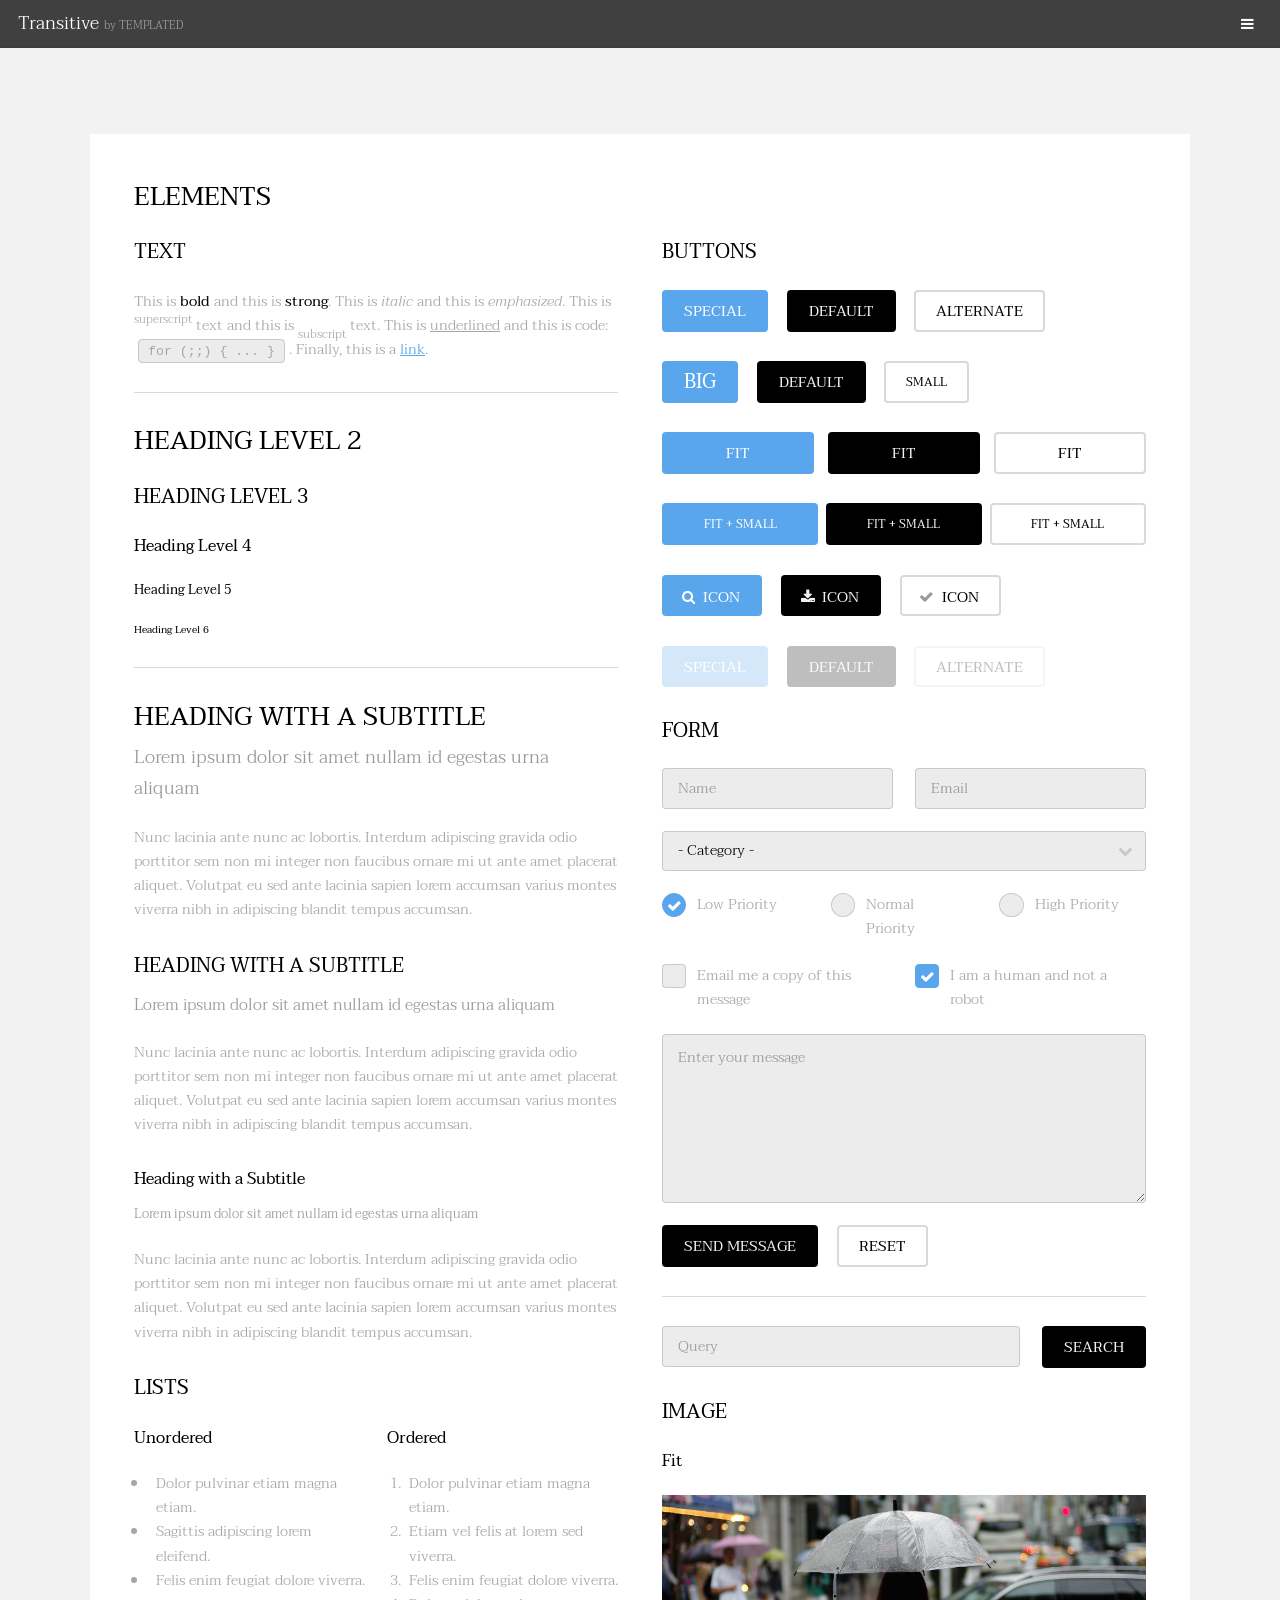
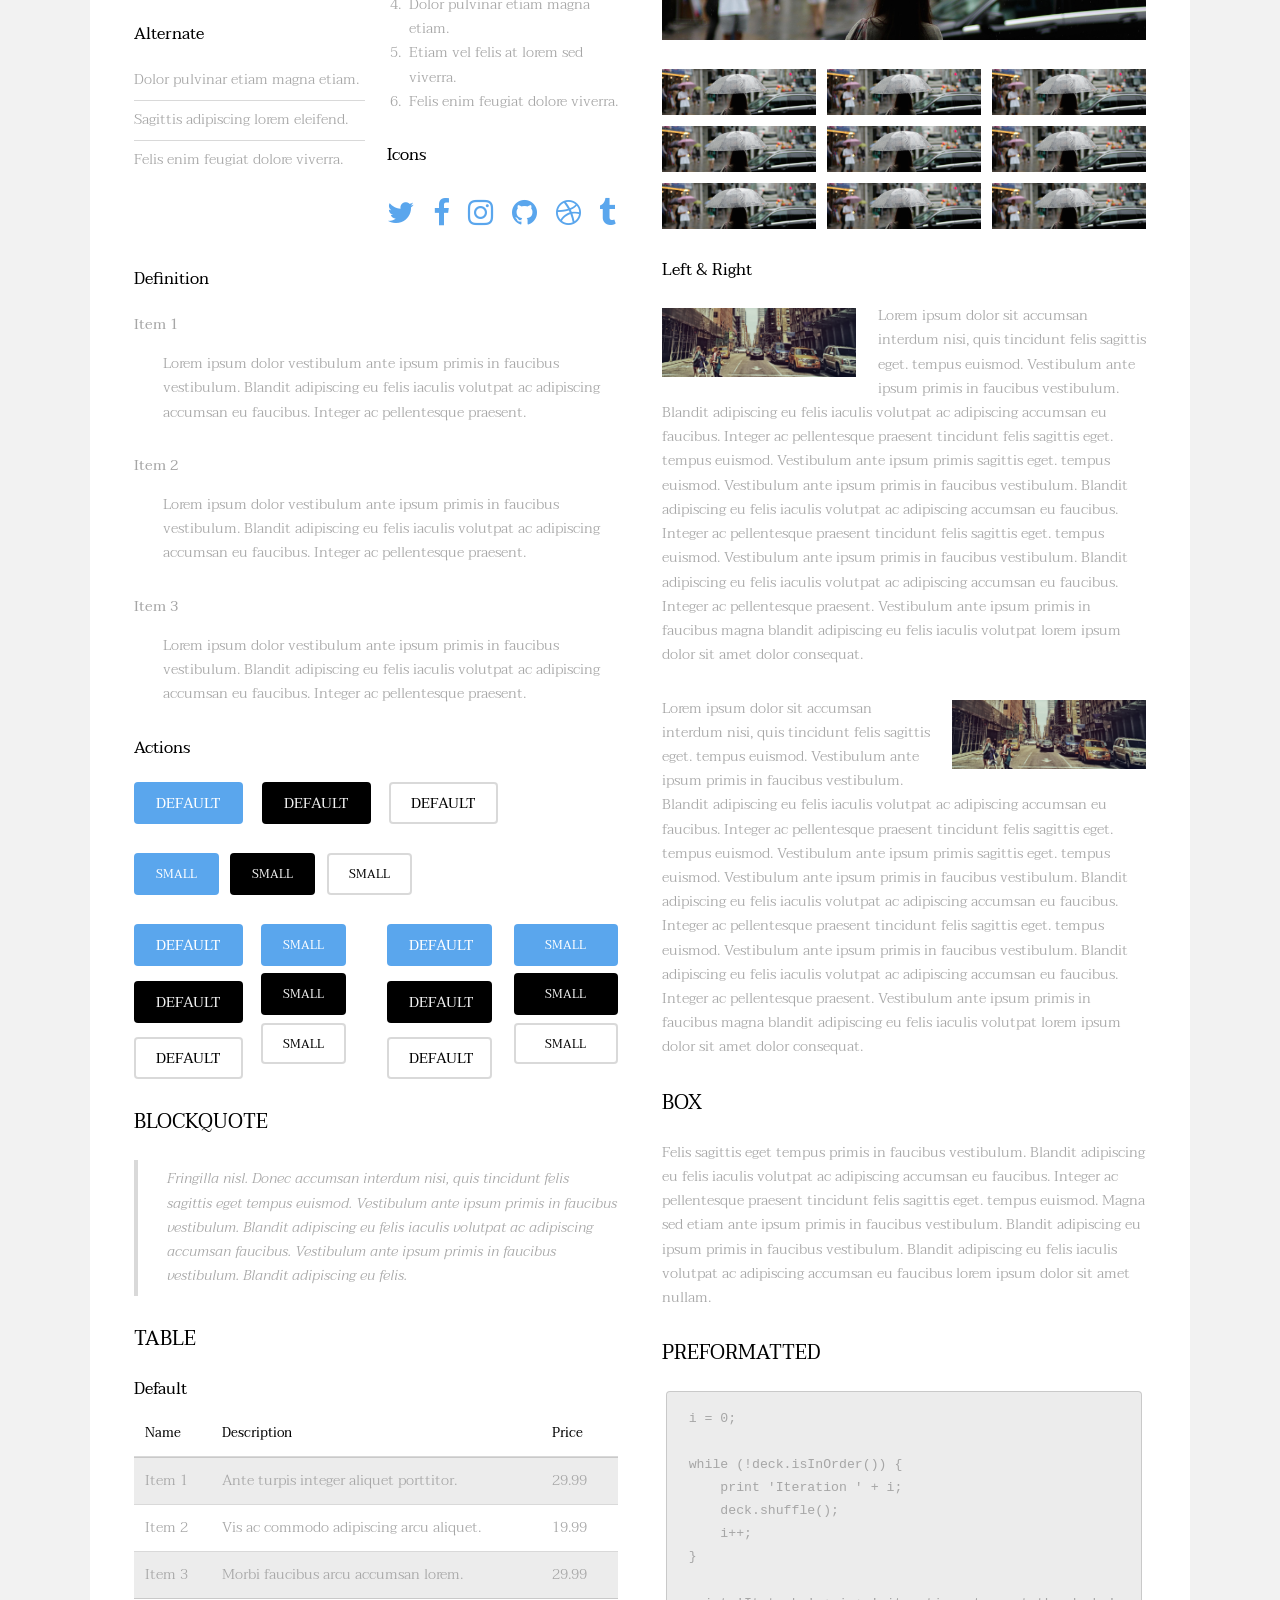
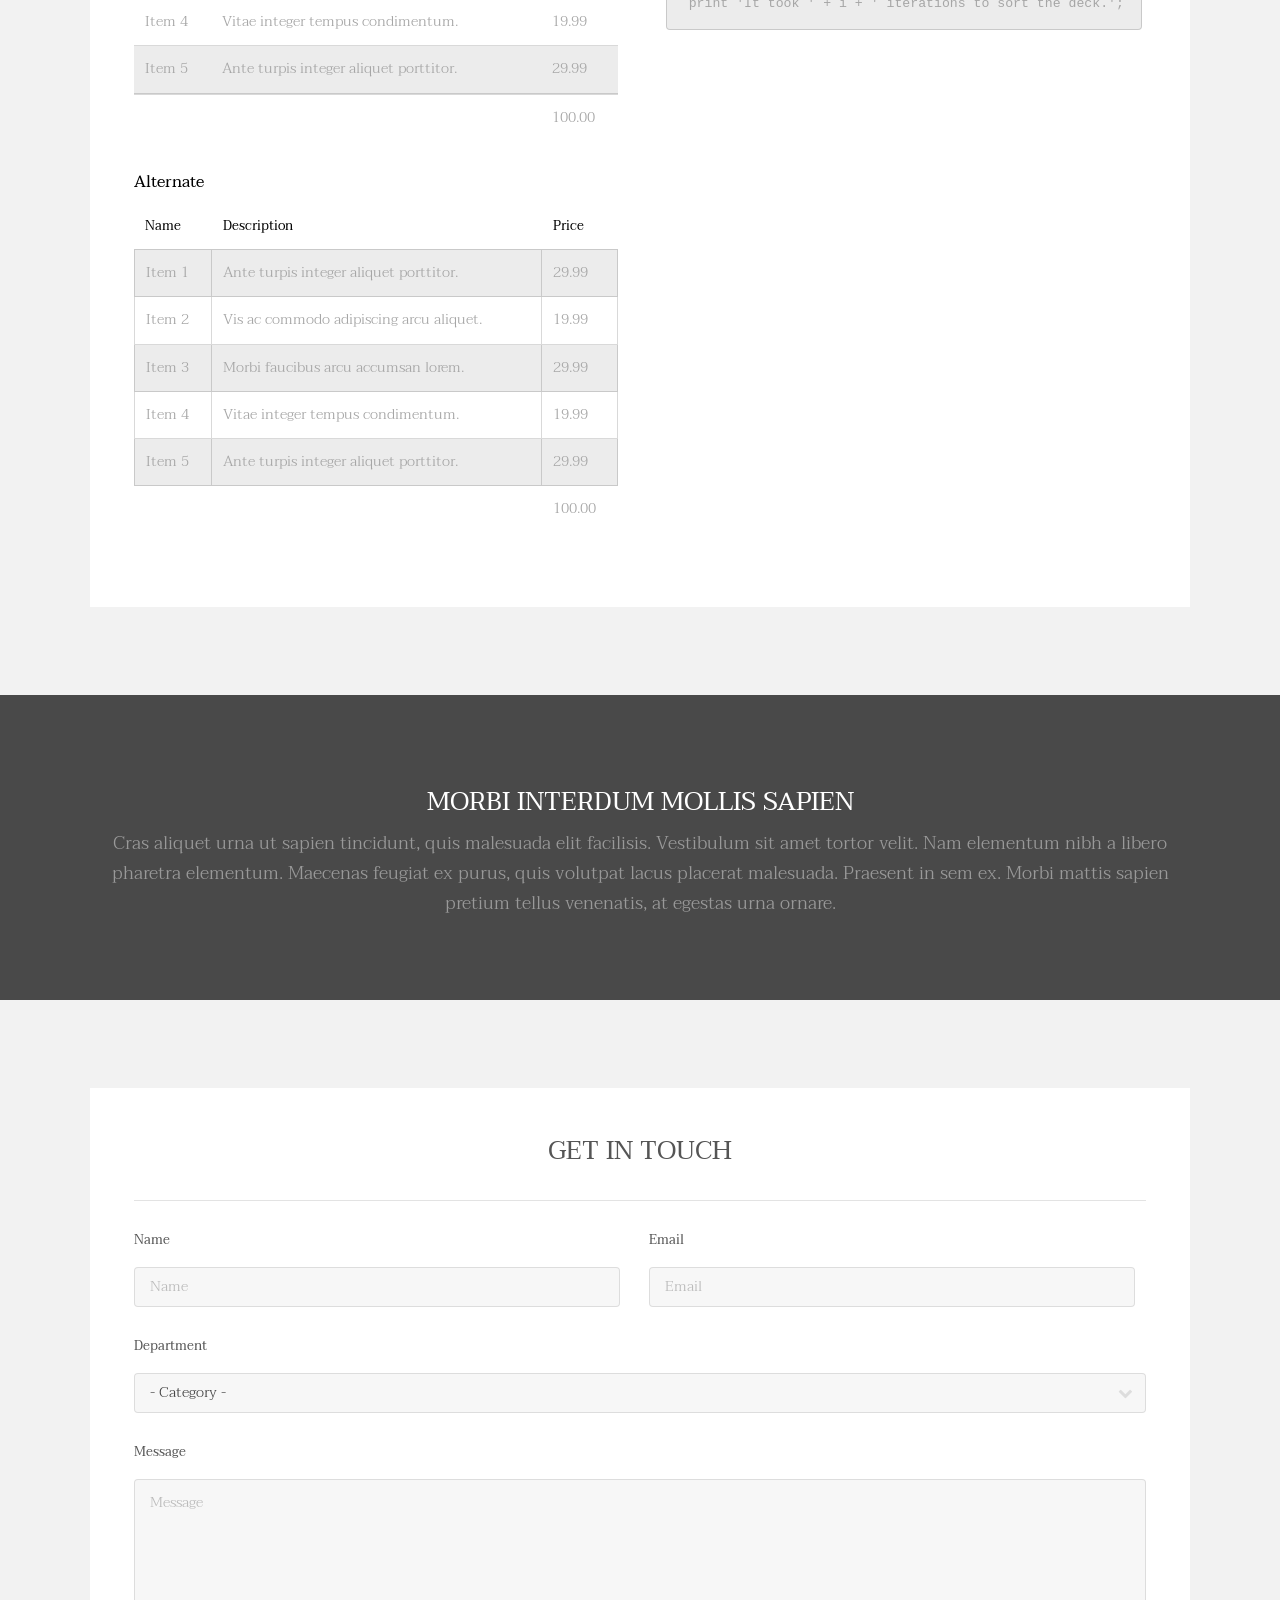
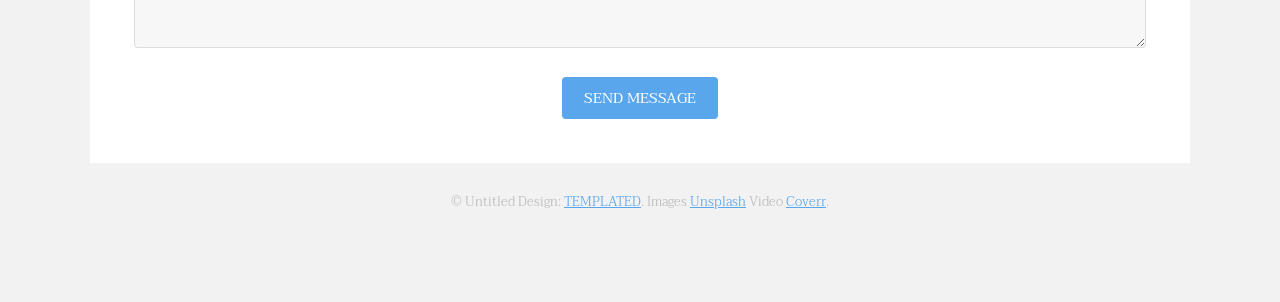
==== elements.html @ 3b846632 "Plantilla inicial" ====
<!DOCTYPE HTML>
<!--
	Transitive by TEMPLATED
	templated.co @templatedco
	Released for free under the Creative Commons Attribution 3.0 license (templated.co/license)
-->
<html>
	<head>
		<title>Elements - Transitive by TEMPLATED</title>
		<meta charset="utf-8" />
		<meta name="viewport" content="width=device-width, initial-scale=1" />
		<link rel="stylesheet" href="assets/css/main.css" />
	</head>
	<body class="subpage">

		<!-- Header -->
			<header id="header">
				<div class="logo"><a href="index.html">Transitive <span>by TEMPLATED</span></a></div>
				<a href="#menu" class="toggle"><span>Menu</span></a>
			</header>

		<!-- Nav -->
			<nav id="menu">
				<ul class="links">
					<li><a href="index.html">Home</a></li>
					<li><a href="generic.html">Generic</a></li>
					<li><a href="elements.html">Elements</a></li>
				</ul>
			</nav>

		<!-- One -->
			<section id="one" class="wrapper style2">
				<div class="inner">
					<div class="box">
					<div class="content">

					<!-- Elements -->
						<h2 id="elements">Elements</h2>
						<div class="row 200%">
							<div class="6u 12u$(medium)">

								<!-- Text stuff -->
									<h3>Text</h3>
									<p>This is <b>bold</b> and this is <strong>strong</strong>. This is <i>italic</i> and this is <em>emphasized</em>.
									This is <sup>superscript</sup> text and this is <sub>subscript</sub> text.
									This is <u>underlined</u> and this is code: <code>for (;;) { ... }</code>.
									Finally, this is a <a href="#">link</a>.</p>
									<hr />
									<h2>Heading Level 2</h2>
									<h3>Heading Level 3</h3>
									<h4>Heading Level 4</h4>
									<h5>Heading Level 5</h5>
									<h6>Heading Level 6</h6>
									<hr />
									<header>
										<h2>Heading with a Subtitle</h2>
										<p>Lorem ipsum dolor sit amet nullam id egestas urna aliquam</p>
									</header>
									<p>Nunc lacinia ante nunc ac lobortis. Interdum adipiscing gravida odio porttitor sem non mi integer non faucibus ornare mi ut ante amet placerat aliquet. Volutpat eu sed ante lacinia sapien lorem accumsan varius montes viverra nibh in adipiscing blandit tempus accumsan.</p>
									<header>
										<h3>Heading with a Subtitle</h3>
										<p>Lorem ipsum dolor sit amet nullam id egestas urna aliquam</p>
									</header>
									<p>Nunc lacinia ante nunc ac lobortis. Interdum adipiscing gravida odio porttitor sem non mi integer non faucibus ornare mi ut ante amet placerat aliquet. Volutpat eu sed ante lacinia sapien lorem accumsan varius montes viverra nibh in adipiscing blandit tempus accumsan.</p>
									<header>
										<h4>Heading with a Subtitle</h4>
										<p>Lorem ipsum dolor sit amet nullam id egestas urna aliquam</p>
									</header>
									<p>Nunc lacinia ante nunc ac lobortis. Interdum adipiscing gravida odio porttitor sem non mi integer non faucibus ornare mi ut ante amet placerat aliquet. Volutpat eu sed ante lacinia sapien lorem accumsan varius montes viverra nibh in adipiscing blandit tempus accumsan.</p>

								<!-- Lists -->
									<h3>Lists</h3>
									<div class="row">
										<div class="6u 12u$(small)">

											<h4>Unordered</h4>
											<ul>
												<li>Dolor pulvinar etiam magna etiam.</li>
												<li>Sagittis adipiscing lorem eleifend.</li>
												<li>Felis enim feugiat dolore viverra.</li>
											</ul>

											<h4>Alternate</h4>
											<ul class="alt">
												<li>Dolor pulvinar etiam magna etiam.</li>
												<li>Sagittis adipiscing lorem eleifend.</li>
												<li>Felis enim feugiat dolore viverra.</li>
											</ul>

										</div>
										<div class="6u$ 12u$(small)">

											<h4>Ordered</h4>
											<ol>
												<li>Dolor pulvinar etiam magna etiam.</li>
												<li>Etiam vel felis at lorem sed viverra.</li>
												<li>Felis enim feugiat dolore viverra.</li>
												<li>Dolor pulvinar etiam magna etiam.</li>
												<li>Etiam vel felis at lorem sed viverra.</li>
												<li>Felis enim feugiat dolore viverra.</li>
											</ol>

											<h4>Icons</h4>
											<ul class="icons">
												<li><a href="#" class="icon fa-twitter"><span class="label">Twitter</span></a></li>
												<li><a href="#" class="icon fa-facebook"><span class="label">Facebook</span></a></li>
												<li><a href="#" class="icon fa-instagram"><span class="label">Instagram</span></a></li>
												<li><a href="#" class="icon fa-github"><span class="label">Github</span></a></li>
												<li><a href="#" class="icon fa-dribbble"><span class="label">Dribbble</span></a></li>
												<li><a href="#" class="icon fa-tumblr"><span class="label">Tumblr</span></a></li>
											</ul>

										</div>
									</div>
									<h4>Definition</h4>
									<dl>
										<dt>Item 1</dt>
										<dd>
											<p>Lorem ipsum dolor vestibulum ante ipsum primis in faucibus vestibulum. Blandit adipiscing eu felis iaculis volutpat ac adipiscing accumsan eu faucibus. Integer ac pellentesque praesent.</p>
										</dd>
										<dt>Item 2</dt>
										<dd>
											<p>Lorem ipsum dolor vestibulum ante ipsum primis in faucibus vestibulum. Blandit adipiscing eu felis iaculis volutpat ac adipiscing accumsan eu faucibus. Integer ac pellentesque praesent.</p>
										</dd>
										<dt>Item 3</dt>
										<dd>
											<p>Lorem ipsum dolor vestibulum ante ipsum primis in faucibus vestibulum. Blandit adipiscing eu felis iaculis volutpat ac adipiscing accumsan eu faucibus. Integer ac pellentesque praesent.</p>
										</dd>
									</dl>

									<h4>Actions</h4>
									<ul class="actions">
										<li><a href="#" class="button special">Default</a></li>
										<li><a href="#" class="button">Default</a></li>
										<li><a href="#" class="button alt">Default</a></li>
									</ul>
									<ul class="actions small">
										<li><a href="#" class="button special small">Small</a></li>
										<li><a href="#" class="button small">Small</a></li>
										<li><a href="#" class="button alt small">Small</a></li>
									</ul>
									<div class="row">
										<div class="3u 12u$(small)">
											<ul class="actions vertical">
												<li><a href="#" class="button special">Default</a></li>
												<li><a href="#" class="button">Default</a></li>
												<li><a href="#" class="button alt">Default</a></li>
											</ul>
										</div>
										<div class="3u 12u$(small)">
											<ul class="actions vertical small">
												<li><a href="#" class="button special small">Small</a></li>
												<li><a href="#" class="button small">Small</a></li>
												<li><a href="#" class="button alt small">Small</a></li>
											</ul>
										</div>
										<div class="3u 12u$(small)">
											<ul class="actions vertical">
												<li><a href="#" class="button special fit">Default</a></li>
												<li><a href="#" class="button fit">Default</a></li>
												<li><a href="#" class="button alt fit">Default</a></li>
											</ul>
										</div>
										<div class="3u$ 12u$(small)">
											<ul class="actions vertical small">
												<li><a href="#" class="button special small fit">Small</a></li>
												<li><a href="#" class="button small fit">Small</a></li>
												<li><a href="#" class="button alt small fit">Small</a></li>
											</ul>
										</div>
									</div>

								<!-- Blockquote -->
									<h3>Blockquote</h3>
									<blockquote>Fringilla nisl. Donec accumsan interdum nisi, quis tincidunt felis sagittis eget tempus euismod. Vestibulum ante ipsum primis in faucibus vestibulum. Blandit adipiscing eu felis iaculis volutpat ac adipiscing accumsan faucibus. Vestibulum ante ipsum primis in faucibus vestibulum. Blandit adipiscing eu felis.</blockquote>

								<!-- Table -->
									<h3>Table</h3>

									<h4>Default</h4>
									<div class="table-wrapper">
										<table>
											<thead>
												<tr>
													<th>Name</th>
													<th>Description</th>
													<th>Price</th>
												</tr>
											</thead>
											<tbody>
												<tr>
													<td>Item 1</td>
													<td>Ante turpis integer aliquet porttitor.</td>
													<td>29.99</td>
												</tr>
												<tr>
													<td>Item 2</td>
													<td>Vis ac commodo adipiscing arcu aliquet.</td>
													<td>19.99</td>
												</tr>
												<tr>
													<td>Item 3</td>
													<td> Morbi faucibus arcu accumsan lorem.</td>
													<td>29.99</td>
												</tr>
												<tr>
													<td>Item 4</td>
													<td>Vitae integer tempus condimentum.</td>
													<td>19.99</td>
												</tr>
												<tr>
													<td>Item 5</td>
													<td>Ante turpis integer aliquet porttitor.</td>
													<td>29.99</td>
												</tr>
											</tbody>
											<tfoot>
												<tr>
													<td colspan="2"></td>
													<td>100.00</td>
												</tr>
											</tfoot>
										</table>
									</div>

									<h4>Alternate</h4>
									<div class="table-wrapper">
										<table class="alt">
											<thead>
												<tr>
													<th>Name</th>
													<th>Description</th>
													<th>Price</th>
												</tr>
											</thead>
											<tbody>
												<tr>
													<td>Item 1</td>
													<td>Ante turpis integer aliquet porttitor.</td>
													<td>29.99</td>
												</tr>
												<tr>
													<td>Item 2</td>
													<td>Vis ac commodo adipiscing arcu aliquet.</td>
													<td>19.99</td>
												</tr>
												<tr>
													<td>Item 3</td>
													<td> Morbi faucibus arcu accumsan lorem.</td>
													<td>29.99</td>
												</tr>
												<tr>
													<td>Item 4</td>
													<td>Vitae integer tempus condimentum.</td>
													<td>19.99</td>
												</tr>
												<tr>
													<td>Item 5</td>
													<td>Ante turpis integer aliquet porttitor.</td>
													<td>29.99</td>
												</tr>
											</tbody>
											<tfoot>
												<tr>
													<td colspan="2"></td>
													<td>100.00</td>
												</tr>
											</tfoot>
										</table>
									</div>

							</div>
							<div class="6u$ 12u$(medium)">

								<!-- Buttons -->
									<h3>Buttons</h3>
									<ul class="actions">
										<li><a href="#" class="button special">Special</a></li>
										<li><a href="#" class="button">Default</a></li>
										<li><a href="#" class="button alt">Alternate</a></li>
									</ul>
									<ul class="actions">
										<li><a href="#" class="button special big">Big</a></li>
										<li><a href="#" class="button">Default</a></li>
										<li><a href="#" class="button alt small">Small</a></li>
									</ul>
									<ul class="actions fit">
										<li><a href="#" class="button special fit">Fit</a></li>
										<li><a href="#" class="button fit">Fit</a></li>
										<li><a href="#" class="button alt fit">Fit</a></li>
									</ul>
									<ul class="actions fit small">
										<li><a href="#" class="button special fit small">Fit + Small</a></li>
										<li><a href="#" class="button fit small">Fit + Small</a></li>
										<li><a href="#" class="button alt fit small">Fit + Small</a></li>
									</ul>
									<ul class="actions">
										<li><a href="#" class="button special icon fa-search">Icon</a></li>
										<li><a href="#" class="button icon fa-download">Icon</a></li>
										<li><a href="#" class="button alt icon fa-check">Icon</a></li>
									</ul>
									<ul class="actions">
										<li><span class="button special disabled">Special</span></li>
										<li><span class="button disabled">Default</span></li>
										<li><span class="button alt disabled">Alternate</span></li>
									</ul>

								<!-- Form -->
									<h3>Form</h3>

									<form method="post" action="#">
										<div class="row uniform">
											<div class="6u 12u$(xsmall)">
												<input type="text" name="demo-name" id="demo-name" value="" placeholder="Name" />
											</div>
											<div class="6u$ 12u$(xsmall)">
												<input type="email" name="demo-email" id="demo-email" value="" placeholder="Email" />
											</div>
											<!-- Break -->
											<div class="12u$">
												<div class="select-wrapper">
													<select name="demo-category" id="demo-category">
														<option value="">- Category -</option>
														<option value="1">Manufacturing</option>
														<option value="1">Shipping</option>
														<option value="1">Administration</option>
														<option value="1">Human Resources</option>
													</select>
												</div>
											</div>
											<!-- Break -->
											<div class="4u 12u$(small)">
												<input type="radio" id="demo-priority-low" name="demo-priority" checked>
												<label for="demo-priority-low">Low Priority</label>
											</div>
											<div class="4u 12u$(small)">
												<input type="radio" id="demo-priority-normal" name="demo-priority">
												<label for="demo-priority-normal">Normal Priority</label>
											</div>
											<div class="4u$ 12u$(small)">
												<input type="radio" id="demo-priority-high" name="demo-priority">
												<label for="demo-priority-high">High Priority</label>
											</div>
											<!-- Break -->
											<div class="6u 12u$(small)">
												<input type="checkbox" id="demo-copy" name="demo-copy">
												<label for="demo-copy">Email me a copy of this message</label>
											</div>
											<div class="6u$ 12u$(small)">
												<input type="checkbox" id="demo-human" name="demo-human" checked>
												<label for="demo-human">I am a human and not a robot</label>
											</div>
											<!-- Break -->
											<div class="12u$">
												<textarea name="demo-message" id="demo-message" placeholder="Enter your message" rows="6"></textarea>
											</div>
											<!-- Break -->
											<div class="12u$">
												<ul class="actions">
													<li><input type="submit" value="Send Message" /></li>
													<li><input type="reset" value="Reset" class="alt" /></li>
												</ul>
											</div>
										</div>
									</form>

									<hr />

									<form method="post" action="#">
										<div class="row uniform">
											<div class="9u 12u$(small)">
												<input type="text" name="query" id="query" value="" placeholder="Query" />
											</div>
											<div class="3u$ 12u$(small)">
												<input type="submit" value="Search" class="fit" />
											</div>
										</div>
									</form>

								<!-- Image -->
									<h3>Image</h3>

									<h4>Fit</h4>
									<span class="image fit"><img src="images/pic01.jpg" alt="" /></span>
									<div class="box alt">
										<div class="row 50% uniform">
											<div class="4u"><span class="image fit"><img src="images/pic01.jpg" alt="" /></span></div>
											<div class="4u"><span class="image fit"><img src="images/pic01.jpg" alt="" /></span></div>
											<div class="4u$"><span class="image fit"><img src="images/pic01.jpg" alt="" /></span></div>
											<!-- Break -->
											<div class="4u"><span class="image fit"><img src="images/pic01.jpg" alt="" /></span></div>
											<div class="4u"><span class="image fit"><img src="images/pic01.jpg" alt="" /></span></div>
											<div class="4u$"><span class="image fit"><img src="images/pic01.jpg" alt="" /></span></div>
											<!-- Break -->
											<div class="4u"><span class="image fit"><img src="images/pic01.jpg" alt="" /></span></div>
											<div class="4u"><span class="image fit"><img src="images/pic01.jpg" alt="" /></span></div>
											<div class="4u$"><span class="image fit"><img src="images/pic01.jpg" alt="" /></span></div>
										</div>
									</div>

									<h4>Left &amp; Right</h4>
									<p><span class="image left"><img src="images/pic02.jpg" alt="" /></span>Lorem ipsum dolor sit accumsan interdum nisi, quis tincidunt felis sagittis eget. tempus euismod. Vestibulum ante ipsum primis in faucibus vestibulum. Blandit adipiscing eu felis iaculis volutpat ac adipiscing accumsan eu faucibus. Integer ac pellentesque praesent tincidunt felis sagittis eget. tempus euismod. Vestibulum ante ipsum primis sagittis eget. tempus euismod. Vestibulum ante ipsum primis in faucibus vestibulum. Blandit adipiscing eu felis iaculis volutpat ac adipiscing accumsan eu faucibus. Integer ac pellentesque praesent tincidunt felis sagittis eget. tempus euismod. Vestibulum ante ipsum primis in faucibus vestibulum. Blandit adipiscing eu felis iaculis volutpat ac adipiscing accumsan eu faucibus. Integer ac pellentesque praesent. Vestibulum ante ipsum primis in faucibus magna blandit adipiscing eu felis iaculis volutpat lorem ipsum dolor sit amet dolor consequat.</p>
									<p><span class="image right"><img src="images/pic02.jpg" alt="" /></span>Lorem ipsum dolor sit accumsan interdum nisi, quis tincidunt felis sagittis eget. tempus euismod. Vestibulum ante ipsum primis in faucibus vestibulum. Blandit adipiscing eu felis iaculis volutpat ac adipiscing accumsan eu faucibus. Integer ac pellentesque praesent tincidunt felis sagittis eget. tempus euismod. Vestibulum ante ipsum primis sagittis eget. tempus euismod. Vestibulum ante ipsum primis in faucibus vestibulum. Blandit adipiscing eu felis iaculis volutpat ac adipiscing accumsan eu faucibus. Integer ac pellentesque praesent tincidunt felis sagittis eget. tempus euismod. Vestibulum ante ipsum primis in faucibus vestibulum. Blandit adipiscing eu felis iaculis volutpat ac adipiscing accumsan eu faucibus. Integer ac pellentesque praesent. Vestibulum ante ipsum primis in faucibus magna blandit adipiscing eu felis iaculis volutpat lorem ipsum dolor sit amet dolor consequat.</p>

								<!-- Box -->
									<h3>Box</h3>
									<div class="box">
										<p>Felis sagittis eget tempus primis in faucibus vestibulum. Blandit adipiscing eu felis iaculis volutpat ac adipiscing accumsan eu faucibus. Integer ac pellentesque praesent tincidunt felis sagittis eget. tempus euismod. Magna sed etiam ante ipsum primis in faucibus vestibulum. Blandit adipiscing eu ipsum primis in faucibus vestibulum. Blandit adipiscing eu felis iaculis volutpat ac adipiscing accumsan eu faucibus lorem ipsum dolor sit amet nullam.</p>
									</div>

								<!-- Preformatted Code -->
									<h3>Preformatted</h3>
									<pre><code>i = 0;

while (!deck.isInOrder()) {
    print 'Iteration ' + i;
    deck.shuffle();
    i++;
}

print 'It took ' + i + ' iterations to sort the deck.';
</code></pre>

							</div>
						</div>
						</div>
					</div>
				</div>
			</section>

		<!-- Four -->
			<section id="four" class="wrapper style3">
				<div class="inner">

					<header class="align-center">
						<h2>Morbi interdum mollis sapien</h2>
						<p>Cras aliquet urna ut sapien tincidunt, quis malesuada elit facilisis. Vestibulum sit amet tortor velit. Nam elementum nibh a libero pharetra elementum. Maecenas feugiat ex purus, quis volutpat lacus placerat malesuada. Praesent in sem ex. Morbi mattis sapien pretium tellus venenatis, at egestas urna ornare.</p>
					</header>

				</div>
			</section>

		<!-- Footer -->
			<footer id="footer" class="wrapper">
				<div class="inner">
					<section>
						<div class="box">
							<div class="content">
								<h2 class="align-center">Get in Touch</h2>
								<hr />
								<form action="#" method="post">
									<div class="field half first">
										<label for="name">Name</label>
										<input name="name" id="name" type="text" placeholder="Name">
									</div>
									<div class="field half">
										<label for="email">Email</label>
										<input name="email" id="email" type="email" placeholder="Email">
									</div>
									<div class="field">
										<label for="dept">Department</label>
										<div class="select-wrapper">
											<select name="dept" id="dept">
												<option value="">- Category -</option>
												<option value="1">Manufacturing</option>
												<option value="1">Shipping</option>
												<option value="1">Administration</option>
												<option value="1">Human Resources</option>
											</select>
										</div>
									</div>
									<div class="field">
										<label for="message">Message</label>
										<textarea name="message" id="message" rows="6" placeholder="Message"></textarea>
									</div>
									<ul class="actions align-center">
										<li><input value="Send Message" class="button special" type="submit"></li>
									</ul>
								</form>
							</div>
						</div>
					</section>
					<div class="copyright">
						&copy; Untitled Design: <a href="https://templated.co/">TEMPLATED</a>. Images <a href="https://unsplash.com/">Unsplash</a> Video <a href="http://coverr.co/">Coverr</a>.
					</div>
				</div>
			</footer>

		<!-- Scripts -->
			<script src="assets/js/jquery.min.js"></script>
			<script src="assets/js/jquery.scrolly.min.js"></script>
			<script src="assets/js/jquery.scrollex.min.js"></script>
			<script src="assets/js/skel.min.js"></script>
			<script src="assets/js/util.js"></script>
			<script src="assets/js/main.js"></script>

	</body>
</html>
---- assets/css/main.css ----
@charset "UTF-8";
@import url(font-awesome.min.css);
@import url("https://fonts.googleapis.com/css?family=Taviraj:300,400,700,300i,400i,700i");

/*
	Transitive by TEMPLATED
	templated.co @templatedco
	Released for free under the Creative Commons Attribution 3.0 license (templated.co/license)
*/

/* Reset */

	html, body, div, span, applet, object, iframe, h1, h2, h3, h4, h5, h6, p, blockquote, pre, a, abbr, acronym, address, big, cite, code, del, dfn, em, img, ins, kbd, q, s, samp, small, strike, strong, sub, sup, tt, var, b, u, i, center, dl, dt, dd, ol, ul, li, fieldset, form, label, legend, table, caption, tbody, tfoot, thead, tr, th, td, article, aside, canvas, details, embed, figure, figcaption, footer, header, hgroup, menu, nav, output, ruby, section, summary, time, mark, audio, video {
		margin: 0;
		padding: 0;
		border: 0;
		font-size: 100%;
		font: inherit;
		vertical-align: baseline;
	}

	article, aside, details, figcaption, figure, footer, header, hgroup, menu, nav, section {
		display: block;
	}

	body {
		line-height: 1;
	}

	ol, ul {
		list-style: none;
	}

	blockquote, q {
		quotes: none;
	}

	blockquote:before, blockquote:after, q:before, q:after {
		content: '';
		content: none;
	}

	table {
		border-collapse: collapse;
		border-spacing: 0;
	}

	body {
		-webkit-text-size-adjust: none;
	}

/* Box Model */

	*, *:before, *:after {
		-moz-box-sizing: border-box;
		-webkit-box-sizing: border-box;
		box-sizing: border-box;
	}

/* Containers */

	.container {
		margin-left: auto;
		margin-right: auto;
	}

	.container.\31 25\25 {
		width: 100%;
		max-width: 100rem;
		min-width: 80rem;
	}

	.container.\37 5\25 {
		width: 60rem;
	}

	.container.\35 0\25 {
		width: 40rem;
	}

	.container.\32 5\25 {
		width: 20rem;
	}

	.container {
		width: 80rem;
	}

	@media screen and (max-width: 1680px) {

		.container.\31 25\25 {
			width: 100%;
			max-width: 100rem;
			min-width: 80rem;
		}

		.container.\37 5\25 {
			width: 60rem;
		}

		.container.\35 0\25 {
			width: 40rem;
		}

		.container.\32 5\25 {
			width: 20rem;
		}

		.container {
			width: 80rem;
		}

	}

	@media screen and (max-width: 1280px) {

		.container.\31 25\25 {
			width: 100%;
			max-width: 81.25rem;
			min-width: 65rem;
		}

		.container.\37 5\25 {
			width: 48.75rem;
		}

		.container.\35 0\25 {
			width: 32.5rem;
		}

		.container.\32 5\25 {
			width: 16.25rem;
		}

		.container {
			width: 65rem;
		}

	}

	@media screen and (max-width: 980px) {

		.container.\31 25\25 {
			width: 100%;
			max-width: 112.5%;
			min-width: 90%;
		}

		.container.\37 5\25 {
			width: 67.5%;
		}

		.container.\35 0\25 {
			width: 45%;
		}

		.container.\32 5\25 {
			width: 22.5%;
		}

		.container {
			width: 90%;
		}

	}

	@media screen and (max-width: 736px) {

		.container.\31 25\25 {
			width: 100%;
			max-width: 112.5%;
			min-width: 90%;
		}

		.container.\37 5\25 {
			width: 67.5%;
		}

		.container.\35 0\25 {
			width: 45%;
		}

		.container.\32 5\25 {
			width: 22.5%;
		}

		.container {
			width: 90% !important;
		}

	}

	@media screen and (max-width: 480px) {

		.container.\31 25\25 {
			width: 100%;
			max-width: 112.5%;
			min-width: 90%;
		}

		.container.\37 5\25 {
			width: 67.5%;
		}

		.container.\35 0\25 {
			width: 45%;
		}

		.container.\32 5\25 {
			width: 22.5%;
		}

		.container {
			width: 90% !important;
		}

	}

/* Grid */

	.row {
		border-bottom: solid 1px transparent;
		-moz-box-sizing: border-box;
		-webkit-box-sizing: border-box;
		box-sizing: border-box;
	}

	.row > * {
		float: left;
		-moz-box-sizing: border-box;
		-webkit-box-sizing: border-box;
		box-sizing: border-box;
	}

	.row:after, .row:before {
		content: '';
		display: block;
		clear: both;
		height: 0;
	}

	.row.uniform > * > :first-child {
		margin-top: 0;
	}

	.row.uniform > * > :last-child {
		margin-bottom: 0;
	}

	.row.\30 \25 > * {
		padding: 0 0 0 0rem;
	}

	.row.\30 \25 {
		margin: 0 0 -1px 0rem;
	}

	.row.uniform.\30 \25 > * {
		padding: 0rem 0 0 0rem;
	}

	.row.uniform.\30 \25 {
		margin: 0rem 0 -1px 0rem;
	}

	.row > * {
		padding: 0 0 0 2rem;
	}

	.row {
		margin: 0 0 -1px -2rem;
	}

	.row.uniform > * {
		padding: 2rem 0 0 2rem;
	}

	.row.uniform {
		margin: -2rem 0 -1px -2rem;
	}

	.row.\32 00\25 > * {
		padding: 0 0 0 4rem;
	}

	.row.\32 00\25 {
		margin: 0 0 -1px -4rem;
	}

	.row.uniform.\32 00\25 > * {
		padding: 4rem 0 0 4rem;
	}

	.row.uniform.\32 00\25 {
		margin: -4rem 0 -1px -4rem;
	}

	.row.\31 50\25 > * {
		padding: 0 0 0 3rem;
	}

	.row.\31 50\25 {
		margin: 0 0 -1px -3rem;
	}

	.row.uniform.\31 50\25 > * {
		padding: 3rem 0 0 3rem;
	}

	.row.uniform.\31 50\25 {
		margin: -3rem 0 -1px -3rem;
	}

	.row.\35 0\25 > * {
		padding: 0 0 0 1rem;
	}

	.row.\35 0\25 {
		margin: 0 0 -1px -1rem;
	}

	.row.uniform.\35 0\25 > * {
		padding: 1rem 0 0 1rem;
	}

	.row.uniform.\35 0\25 {
		margin: -1rem 0 -1px -1rem;
	}

	.row.\32 5\25 > * {
		padding: 0 0 0 0.5rem;
	}

	.row.\32 5\25 {
		margin: 0 0 -1px -0.5rem;
	}

	.row.uniform.\32 5\25 > * {
		padding: 0.5rem 0 0 0.5rem;
	}

	.row.uniform.\32 5\25 {
		margin: -0.5rem 0 -1px -0.5rem;
	}

	.\31 2u, .\31 2u\24 {
		width: 100%;
		clear: none;
		margin-left: 0;
	}

	.\31 1u, .\31 1u\24 {
		width: 91.6666666667%;
		clear: none;
		margin-left: 0;
	}

	.\31 0u, .\31 0u\24 {
		width: 83.3333333333%;
		clear: none;
		margin-left: 0;
	}

	.\39 u, .\39 u\24 {
		width: 75%;
		clear: none;
		margin-left: 0;
	}

	.\38 u, .\38 u\24 {
		width: 66.6666666667%;
		clear: none;
		margin-left: 0;
	}

	.\37 u, .\37 u\24 {
		width: 58.3333333333%;
		clear: none;
		margin-left: 0;
	}

	.\36 u, .\36 u\24 {
		width: 50%;
		clear: none;
		margin-left: 0;
	}

	.\35 u, .\35 u\24 {
		width: 41.6666666667%;
		clear: none;
		margin-left: 0;
	}

	.\34 u, .\34 u\24 {
		width: 33.3333333333%;
		clear: none;
		margin-left: 0;
	}

	.\33 u, .\33 u\24 {
		width: 25%;
		clear: none;
		margin-left: 0;
	}

	.\32 u, .\32 u\24 {
		width: 16.6666666667%;
		clear: none;
		margin-left: 0;
	}

	.\31 u, .\31 u\24 {
		width: 8.3333333333%;
		clear: none;
		margin-left: 0;
	}

	.\31 2u\24 + *,
	.\31 1u\24 + *,
	.\31 0u\24 + *,
	.\39 u\24 + *,
	.\38 u\24 + *,
	.\37 u\24 + *,
	.\36 u\24 + *,
	.\35 u\24 + *,
	.\34 u\24 + *,
	.\33 u\24 + *,
	.\32 u\24 + *,
	.\31 u\24 + * {
		clear: left;
	}

	.\-11u {
		margin-left: 91.66667%;
	}

	.\-10u {
		margin-left: 83.33333%;
	}

	.\-9u {
		margin-left: 75%;
	}

	.\-8u {
		margin-left: 66.66667%;
	}

	.\-7u {
		margin-left: 58.33333%;
	}

	.\-6u {
		margin-left: 50%;
	}

	.\-5u {
		margin-left: 41.66667%;
	}

	.\-4u {
		margin-left: 33.33333%;
	}

	.\-3u {
		margin-left: 25%;
	}

	.\-2u {
		margin-left: 16.66667%;
	}

	.\-1u {
		margin-left: 8.33333%;
	}

	@media screen and (max-width: 1680px) {

		.row > * {
			padding: 0 0 0 2rem;
		}

		.row {
			margin: 0 0 -1px -2rem;
		}

		.row.uniform > * {
			padding: 2rem 0 0 2rem;
		}

		.row.uniform {
			margin: -2rem 0 -1px -2rem;
		}

		.row.\32 00\25 > * {
			padding: 0 0 0 4rem;
		}

		.row.\32 00\25 {
			margin: 0 0 -1px -4rem;
		}

		.row.uniform.\32 00\25 > * {
			padding: 4rem 0 0 4rem;
		}

		.row.uniform.\32 00\25 {
			margin: -4rem 0 -1px -4rem;
		}

		.row.\31 50\25 > * {
			padding: 0 0 0 3rem;
		}

		.row.\31 50\25 {
			margin: 0 0 -1px -3rem;
		}

		.row.uniform.\31 50\25 > * {
			padding: 3rem 0 0 3rem;
		}

		.row.uniform.\31 50\25 {
			margin: -3rem 0 -1px -3rem;
		}

		.row.\35 0\25 > * {
			padding: 0 0 0 1rem;
		}

		.row.\35 0\25 {
			margin: 0 0 -1px -1rem;
		}

		.row.uniform.\35 0\25 > * {
			padding: 1rem 0 0 1rem;
		}

		.row.uniform.\35 0\25 {
			margin: -1rem 0 -1px -1rem;
		}

		.row.\32 5\25 > * {
			padding: 0 0 0 0.5rem;
		}

		.row.\32 5\25 {
			margin: 0 0 -1px -0.5rem;
		}

		.row.uniform.\32 5\25 > * {
			padding: 0.5rem 0 0 0.5rem;
		}

		.row.uniform.\32 5\25 {
			margin: -0.5rem 0 -1px -0.5rem;
		}

		.\31 2u\28xlarge\29, .\31 2u\24\28xlarge\29 {
			width: 100%;
			clear: none;
			margin-left: 0;
		}

		.\31 1u\28xlarge\29, .\31 1u\24\28xlarge\29 {
			width: 91.6666666667%;
			clear: none;
			margin-left: 0;
		}

		.\31 0u\28xlarge\29, .\31 0u\24\28xlarge\29 {
			width: 83.3333333333%;
			clear: none;
			margin-left: 0;
		}

		.\39 u\28xlarge\29, .\39 u\24\28xlarge\29 {
			width: 75%;
			clear: none;
			margin-left: 0;
		}

		.\38 u\28xlarge\29, .\38 u\24\28xlarge\29 {
			width: 66.6666666667%;
			clear: none;
			margin-left: 0;
		}

		.\37 u\28xlarge\29, .\37 u\24\28xlarge\29 {
			width: 58.3333333333%;
			clear: none;
			margin-left: 0;
		}

		.\36 u\28xlarge\29, .\36 u\24\28xlarge\29 {
			width: 50%;
			clear: none;
			margin-left: 0;
		}

		.\35 u\28xlarge\29, .\35 u\24\28xlarge\29 {
			width: 41.6666666667%;
			clear: none;
			margin-left: 0;
		}

		.\34 u\28xlarge\29, .\34 u\24\28xlarge\29 {
			width: 33.3333333333%;
			clear: none;
			margin-left: 0;
		}

		.\33 u\28xlarge\29, .\33 u\24\28xlarge\29 {
			width: 25%;
			clear: none;
			margin-left: 0;
		}

		.\32 u\28xlarge\29, .\32 u\24\28xlarge\29 {
			width: 16.6666666667%;
			clear: none;
			margin-left: 0;
		}

		.\31 u\28xlarge\29, .\31 u\24\28xlarge\29 {
			width: 8.3333333333%;
			clear: none;
			margin-left: 0;
		}

		.\31 2u\24\28xlarge\29 + *,
		.\31 1u\24\28xlarge\29 + *,
		.\31 0u\24\28xlarge\29 + *,
		.\39 u\24\28xlarge\29 + *,
		.\38 u\24\28xlarge\29 + *,
		.\37 u\24\28xlarge\29 + *,
		.\36 u\24\28xlarge\29 + *,
		.\35 u\24\28xlarge\29 + *,
		.\34 u\24\28xlarge\29 + *,
		.\33 u\24\28xlarge\29 + *,
		.\32 u\24\28xlarge\29 + *,
		.\31 u\24\28xlarge\29 + * {
			clear: left;
		}

		.\-11u\28xlarge\29 {
			margin-left: 91.66667%;
		}

		.\-10u\28xlarge\29 {
			margin-left: 83.33333%;
		}

		.\-9u\28xlarge\29 {
			margin-left: 75%;
		}

		.\-8u\28xlarge\29 {
			margin-left: 66.66667%;
		}

		.\-7u\28xlarge\29 {
			margin-left: 58.33333%;
		}

		.\-6u\28xlarge\29 {
			margin-left: 50%;
		}

		.\-5u\28xlarge\29 {
			margin-left: 41.66667%;
		}

		.\-4u\28xlarge\29 {
			margin-left: 33.33333%;
		}

		.\-3u\28xlarge\29 {
			margin-left: 25%;
		}

		.\-2u\28xlarge\29 {
			margin-left: 16.66667%;
		}

		.\-1u\28xlarge\29 {
			margin-left: 8.33333%;
		}

	}

	@media screen and (max-width: 1280px) {

		.row > * {
			padding: 0 0 0 1.5rem;
		}

		.row {
			margin: 0 0 -1px -1.5rem;
		}

		.row.uniform > * {
			padding: 1.5rem 0 0 1.5rem;
		}

		.row.uniform {
			margin: -1.5rem 0 -1px -1.5rem;
		}

		.row.\32 00\25 > * {
			padding: 0 0 0 3rem;
		}

		.row.\32 00\25 {
			margin: 0 0 -1px -3rem;
		}

		.row.uniform.\32 00\25 > * {
			padding: 3rem 0 0 3rem;
		}

		.row.uniform.\32 00\25 {
			margin: -3rem 0 -1px -3rem;
		}

		.row.\31 50\25 > * {
			padding: 0 0 0 2.25rem;
		}

		.row.\31 50\25 {
			margin: 0 0 -1px -2.25rem;
		}

		.row.uniform.\31 50\25 > * {
			padding: 2.25rem 0 0 2.25rem;
		}

		.row.uniform.\31 50\25 {
			margin: -2.25rem 0 -1px -2.25rem;
		}

		.row.\35 0\25 > * {
			padding: 0 0 0 0.75rem;
		}

		.row.\35 0\25 {
			margin: 0 0 -1px -0.75rem;
		}

		.row.uniform.\35 0\25 > * {
			padding: 0.75rem 0 0 0.75rem;
		}

		.row.uniform.\35 0\25 {
			margin: -0.75rem 0 -1px -0.75rem;
		}

		.row.\32 5\25 > * {
			padding: 0 0 0 0.375rem;
		}

		.row.\32 5\25 {
			margin: 0 0 -1px -0.375rem;
		}

		.row.uniform.\32 5\25 > * {
			padding: 0.375rem 0 0 0.375rem;
		}

		.row.uniform.\32 5\25 {
			margin: -0.375rem 0 -1px -0.375rem;
		}

		.\31 2u\28large\29, .\31 2u\24\28large\29 {
			width: 100%;
			clear: none;
			margin-left: 0;
		}

		.\31 1u\28large\29, .\31 1u\24\28large\29 {
			width: 91.6666666667%;
			clear: none;
			margin-left: 0;
		}

		.\31 0u\28large\29, .\31 0u\24\28large\29 {
			width: 83.3333333333%;
			clear: none;
			margin-left: 0;
		}

		.\39 u\28large\29, .\39 u\24\28large\29 {
			width: 75%;
			clear: none;
			margin-left: 0;
		}

		.\38 u\28large\29, .\38 u\24\28large\29 {
			width: 66.6666666667%;
			clear: none;
			margin-left: 0;
		}

		.\37 u\28large\29, .\37 u\24\28large\29 {
			width: 58.3333333333%;
			clear: none;
			margin-left: 0;
		}

		.\36 u\28large\29, .\36 u\24\28large\29 {
			width: 50%;
			clear: none;
			margin-left: 0;
		}

		.\35 u\28large\29, .\35 u\24\28large\29 {
			width: 41.6666666667%;
			clear: none;
			margin-left: 0;
		}

		.\34 u\28large\29, .\34 u\24\28large\29 {
			width: 33.3333333333%;
			clear: none;
			margin-left: 0;
		}

		.\33 u\28large\29, .\33 u\24\28large\29 {
			width: 25%;
			clear: none;
			margin-left: 0;
		}

		.\32 u\28large\29, .\32 u\24\28large\29 {
			width: 16.6666666667%;
			clear: none;
			margin-left: 0;
		}

		.\31 u\28large\29, .\31 u\24\28large\29 {
			width: 8.3333333333%;
			clear: none;
			margin-left: 0;
		}

		.\31 2u\24\28large\29 + *,
		.\31 1u\24\28large\29 + *,
		.\31 0u\24\28large\29 + *,
		.\39 u\24\28large\29 + *,
		.\38 u\24\28large\29 + *,
		.\37 u\24\28large\29 + *,
		.\36 u\24\28large\29 + *,
		.\35 u\24\28large\29 + *,
		.\34 u\24\28large\29 + *,
		.\33 u\24\28large\29 + *,
		.\32 u\24\28large\29 + *,
		.\31 u\24\28large\29 + * {
			clear: left;
		}

		.\-11u\28large\29 {
			margin-left: 91.66667%;
		}

		.\-10u\28large\29 {
			margin-left: 83.33333%;
		}

		.\-9u\28large\29 {
			margin-left: 75%;
		}

		.\-8u\28large\29 {
			margin-left: 66.66667%;
		}

		.\-7u\28large\29 {
			margin-left: 58.33333%;
		}

		.\-6u\28large\29 {
			margin-left: 50%;
		}

		.\-5u\28large\29 {
			margin-left: 41.66667%;
		}

		.\-4u\28large\29 {
			margin-left: 33.33333%;
		}

		.\-3u\28large\29 {
			margin-left: 25%;
		}

		.\-2u\28large\29 {
			margin-left: 16.66667%;
		}

		.\-1u\28large\29 {
			margin-left: 8.33333%;
		}

	}

	@media screen and (max-width: 980px) {

		.row > * {
			padding: 0 0 0 1.5rem;
		}

		.row {
			margin: 0 0 -1px -1.5rem;
		}

		.row.uniform > * {
			padding: 1.5rem 0 0 1.5rem;
		}

		.row.uniform {
			margin: -1.5rem 0 -1px -1.5rem;
		}

		.row.\32 00\25 > * {
			padding: 0 0 0 3rem;
		}

		.row.\32 00\25 {
			margin: 0 0 -1px -3rem;
		}

		.row.uniform.\32 00\25 > * {
			padding: 3rem 0 0 3rem;
		}

		.row.uniform.\32 00\25 {
			margin: -3rem 0 -1px -3rem;
		}

		.row.\31 50\25 > * {
			padding: 0 0 0 2.25rem;
		}

		.row.\31 50\25 {
			margin: 0 0 -1px -2.25rem;
		}

		.row.uniform.\31 50\25 > * {
			padding: 2.25rem 0 0 2.25rem;
		}

		.row.uniform.\31 50\25 {
			margin: -2.25rem 0 -1px -2.25rem;
		}

		.row.\35 0\25 > * {
			padding: 0 0 0 0.75rem;
		}

		.row.\35 0\25 {
			margin: 0 0 -1px -0.75rem;
		}

		.row.uniform.\35 0\25 > * {
			padding: 0.75rem 0 0 0.75rem;
		}

		.row.uniform.\35 0\25 {
			margin: -0.75rem 0 -1px -0.75rem;
		}

		.row.\32 5\25 > * {
			padding: 0 0 0 0.375rem;
		}

		.row.\32 5\25 {
			margin: 0 0 -1px -0.375rem;
		}

		.row.uniform.\32 5\25 > * {
			padding: 0.375rem 0 0 0.375rem;
		}

		.row.uniform.\32 5\25 {
			margin: -0.375rem 0 -1px -0.375rem;
		}

		.\31 2u\28medium\29, .\31 2u\24\28medium\29 {
			width: 100%;
			clear: none;
			margin-left: 0;
		}

		.\31 1u\28medium\29, .\31 1u\24\28medium\29 {
			width: 91.6666666667%;
			clear: none;
			margin-left: 0;
		}

		.\31 0u\28medium\29, .\31 0u\24\28medium\29 {
			width: 83.3333333333%;
			clear: none;
			margin-left: 0;
		}

		.\39 u\28medium\29, .\39 u\24\28medium\29 {
			width: 75%;
			clear: none;
			margin-left: 0;
		}

		.\38 u\28medium\29, .\38 u\24\28medium\29 {
			width: 66.6666666667%;
			clear: none;
			margin-left: 0;
		}

		.\37 u\28medium\29, .\37 u\24\28medium\29 {
			width: 58.3333333333%;
			clear: none;
			margin-left: 0;
		}

		.\36 u\28medium\29, .\36 u\24\28medium\29 {
			width: 50%;
			clear: none;
			margin-left: 0;
		}

		.\35 u\28medium\29, .\35 u\24\28medium\29 {
			width: 41.6666666667%;
			clear: none;
			margin-left: 0;
		}

		.\34 u\28medium\29, .\34 u\24\28medium\29 {
			width: 33.3333333333%;
			clear: none;
			margin-left: 0;
		}

		.\33 u\28medium\29, .\33 u\24\28medium\29 {
			width: 25%;
			clear: none;
			margin-left: 0;
		}

		.\32 u\28medium\29, .\32 u\24\28medium\29 {
			width: 16.6666666667%;
			clear: none;
			margin-left: 0;
		}

		.\31 u\28medium\29, .\31 u\24\28medium\29 {
			width: 8.3333333333%;
			clear: none;
			margin-left: 0;
		}

		.\31 2u\24\28medium\29 + *,
		.\31 1u\24\28medium\29 + *,
		.\31 0u\24\28medium\29 + *,
		.\39 u\24\28medium\29 + *,
		.\38 u\24\28medium\29 + *,
		.\37 u\24\28medium\29 + *,
		.\36 u\24\28medium\29 + *,
		.\35 u\24\28medium\29 + *,
		.\34 u\24\28medium\29 + *,
		.\33 u\24\28medium\29 + *,
		.\32 u\24\28medium\29 + *,
		.\31 u\24\28medium\29 + * {
			clear: left;
		}

		.\-11u\28medium\29 {
			margin-left: 91.66667%;
		}

		.\-10u\28medium\29 {
			margin-left: 83.33333%;
		}

		.\-9u\28medium\29 {
			margin-left: 75%;
		}

		.\-8u\28medium\29 {
			margin-left: 66.66667%;
		}

		.\-7u\28medium\29 {
			margin-left: 58.33333%;
		}

		.\-6u\28medium\29 {
			margin-left: 50%;
		}

		.\-5u\28medium\29 {
			margin-left: 41.66667%;
		}

		.\-4u\28medium\29 {
			margin-left: 33.33333%;
		}

		.\-3u\28medium\29 {
			margin-left: 25%;
		}

		.\-2u\28medium\29 {
			margin-left: 16.66667%;
		}

		.\-1u\28medium\29 {
			margin-left: 8.33333%;
		}

	}

	@media screen and (max-width: 736px) {

		.row > * {
			padding: 0 0 0 1.25rem;
		}

		.row {
			margin: 0 0 -1px -1.25rem;
		}

		.row.uniform > * {
			padding: 1.25rem 0 0 1.25rem;
		}

		.row.uniform {
			margin: -1.25rem 0 -1px -1.25rem;
		}

		.row.\32 00\25 > * {
			padding: 0 0 0 2.5rem;
		}

		.row.\32 00\25 {
			margin: 0 0 -1px -2.5rem;
		}

		.row.uniform.\32 00\25 > * {
			padding: 2.5rem 0 0 2.5rem;
		}

		.row.uniform.\32 00\25 {
			margin: -2.5rem 0 -1px -2.5rem;
		}

		.row.\31 50\25 > * {
			padding: 0 0 0 1.875rem;
		}

		.row.\31 50\25 {
			margin: 0 0 -1px -1.875rem;
		}

		.row.uniform.\31 50\25 > * {
			padding: 1.875rem 0 0 1.875rem;
		}

		.row.uniform.\31 50\25 {
			margin: -1.875rem 0 -1px -1.875rem;
		}

		.row.\35 0\25 > * {
			padding: 0 0 0 0.625rem;
		}

		.row.\35 0\25 {
			margin: 0 0 -1px -0.625rem;
		}

		.row.uniform.\35 0\25 > * {
			padding: 0.625rem 0 0 0.625rem;
		}

		.row.uniform.\35 0\25 {
			margin: -0.625rem 0 -1px -0.625rem;
		}

		.row.\32 5\25 > * {
			padding: 0 0 0 0.3125rem;
		}

		.row.\32 5\25 {
			margin: 0 0 -1px -0.3125rem;
		}

		.row.uniform.\32 5\25 > * {
			padding: 0.3125rem 0 0 0.3125rem;
		}

		.row.uniform.\32 5\25 {
			margin: -0.3125rem 0 -1px -0.3125rem;
		}

		.\31 2u\28small\29, .\31 2u\24\28small\29 {
			width: 100%;
			clear: none;
			margin-left: 0;
		}

		.\31 1u\28small\29, .\31 1u\24\28small\29 {
			width: 91.6666666667%;
			clear: none;
			margin-left: 0;
		}

		.\31 0u\28small\29, .\31 0u\24\28small\29 {
			width: 83.3333333333%;
			clear: none;
			margin-left: 0;
		}

		.\39 u\28small\29, .\39 u\24\28small\29 {
			width: 75%;
			clear: none;
			margin-left: 0;
		}

		.\38 u\28small\29, .\38 u\24\28small\29 {
			width: 66.6666666667%;
			clear: none;
			margin-left: 0;
		}

		.\37 u\28small\29, .\37 u\24\28small\29 {
			width: 58.3333333333%;
			clear: none;
			margin-left: 0;
		}

		.\36 u\28small\29, .\36 u\24\28small\29 {
			width: 50%;
			clear: none;
			margin-left: 0;
		}

		.\35 u\28small\29, .\35 u\24\28small\29 {
			width: 41.6666666667%;
			clear: none;
			margin-left: 0;
		}

		.\34 u\28small\29, .\34 u\24\28small\29 {
			width: 33.3333333333%;
			clear: none;
			margin-left: 0;
		}

		.\33 u\28small\29, .\33 u\24\28small\29 {
			width: 25%;
			clear: none;
			margin-left: 0;
		}

		.\32 u\28small\29, .\32 u\24\28small\29 {
			width: 16.6666666667%;
			clear: none;
			margin-left: 0;
		}

		.\31 u\28small\29, .\31 u\24\28small\29 {
			width: 8.3333333333%;
			clear: none;
			margin-left: 0;
		}

		.\31 2u\24\28small\29 + *,
		.\31 1u\24\28small\29 + *,
		.\31 0u\24\28small\29 + *,
		.\39 u\24\28small\29 + *,
		.\38 u\24\28small\29 + *,
		.\37 u\24\28small\29 + *,
		.\36 u\24\28small\29 + *,
		.\35 u\24\28small\29 + *,
		.\34 u\24\28small\29 + *,
		.\33 u\24\28small\29 + *,
		.\32 u\24\28small\29 + *,
		.\31 u\24\28small\29 + * {
			clear: left;
		}

		.\-11u\28small\29 {
			margin-left: 91.66667%;
		}

		.\-10u\28small\29 {
			margin-left: 83.33333%;
		}

		.\-9u\28small\29 {
			margin-left: 75%;
		}

		.\-8u\28small\29 {
			margin-left: 66.66667%;
		}

		.\-7u\28small\29 {
			margin-left: 58.33333%;
		}

		.\-6u\28small\29 {
			margin-left: 50%;
		}

		.\-5u\28small\29 {
			margin-left: 41.66667%;
		}

		.\-4u\28small\29 {
			margin-left: 33.33333%;
		}

		.\-3u\28small\29 {
			margin-left: 25%;
		}

		.\-2u\28small\29 {
			margin-left: 16.66667%;
		}

		.\-1u\28small\29 {
			margin-left: 8.33333%;
		}

	}

	@media screen and (max-width: 480px) {

		.row > * {
			padding: 0 0 0 1.25rem;
		}

		.row {
			margin: 0 0 -1px -1.25rem;
		}

		.row.uniform > * {
			padding: 1.25rem 0 0 1.25rem;
		}

		.row.uniform {
			margin: -1.25rem 0 -1px -1.25rem;
		}

		.row.\32 00\25 > * {
			padding: 0 0 0 2.5rem;
		}

		.row.\32 00\25 {
			margin: 0 0 -1px -2.5rem;
		}

		.row.uniform.\32 00\25 > * {
			padding: 2.5rem 0 0 2.5rem;
		}

		.row.uniform.\32 00\25 {
			margin: -2.5rem 0 -1px -2.5rem;
		}

		.row.\31 50\25 > * {
			padding: 0 0 0 1.875rem;
		}

		.row.\31 50\25 {
			margin: 0 0 -1px -1.875rem;
		}

		.row.uniform.\31 50\25 > * {
			padding: 1.875rem 0 0 1.875rem;
		}

		.row.uniform.\31 50\25 {
			margin: -1.875rem 0 -1px -1.875rem;
		}

		.row.\35 0\25 > * {
			padding: 0 0 0 0.625rem;
		}

		.row.\35 0\25 {
			margin: 0 0 -1px -0.625rem;
		}

		.row.uniform.\35 0\25 > * {
			padding: 0.625rem 0 0 0.625rem;
		}

		.row.uniform.\35 0\25 {
			margin: -0.625rem 0 -1px -0.625rem;
		}

		.row.\32 5\25 > * {
			padding: 0 0 0 0.3125rem;
		}

		.row.\32 5\25 {
			margin: 0 0 -1px -0.3125rem;
		}

		.row.uniform.\32 5\25 > * {
			padding: 0.3125rem 0 0 0.3125rem;
		}

		.row.uniform.\32 5\25 {
			margin: -0.3125rem 0 -1px -0.3125rem;
		}

		.\31 2u\28xsmall\29, .\31 2u\24\28xsmall\29 {
			width: 100%;
			clear: none;
			margin-left: 0;
		}

		.\31 1u\28xsmall\29, .\31 1u\24\28xsmall\29 {
			width: 91.6666666667%;
			clear: none;
			margin-left: 0;
		}

		.\31 0u\28xsmall\29, .\31 0u\24\28xsmall\29 {
			width: 83.3333333333%;
			clear: none;
			margin-left: 0;
		}

		.\39 u\28xsmall\29, .\39 u\24\28xsmall\29 {
			width: 75%;
			clear: none;
			margin-left: 0;
		}

		.\38 u\28xsmall\29, .\38 u\24\28xsmall\29 {
			width: 66.6666666667%;
			clear: none;
			margin-left: 0;
		}

		.\37 u\28xsmall\29, .\37 u\24\28xsmall\29 {
			width: 58.3333333333%;
			clear: none;
			margin-left: 0;
		}

		.\36 u\28xsmall\29, .\36 u\24\28xsmall\29 {
			width: 50%;
			clear: none;
			margin-left: 0;
		}

		.\35 u\28xsmall\29, .\35 u\24\28xsmall\29 {
			width: 41.6666666667%;
			clear: none;
			margin-left: 0;
		}

		.\34 u\28xsmall\29, .\34 u\24\28xsmall\29 {
			width: 33.3333333333%;
			clear: none;
			margin-left: 0;
		}

		.\33 u\28xsmall\29, .\33 u\24\28xsmall\29 {
			width: 25%;
			clear: none;
			margin-left: 0;
		}

		.\32 u\28xsmall\29, .\32 u\24\28xsmall\29 {
			width: 16.6666666667%;
			clear: none;
			margin-left: 0;
		}

		.\31 u\28xsmall\29, .\31 u\24\28xsmall\29 {
			width: 8.3333333333%;
			clear: none;
			margin-left: 0;
		}

		.\31 2u\24\28xsmall\29 + *,
		.\31 1u\24\28xsmall\29 + *,
		.\31 0u\24\28xsmall\29 + *,
		.\39 u\24\28xsmall\29 + *,
		.\38 u\24\28xsmall\29 + *,
		.\37 u\24\28xsmall\29 + *,
		.\36 u\24\28xsmall\29 + *,
		.\35 u\24\28xsmall\29 + *,
		.\34 u\24\28xsmall\29 + *,
		.\33 u\24\28xsmall\29 + *,
		.\32 u\24\28xsmall\29 + *,
		.\31 u\24\28xsmall\29 + * {
			clear: left;
		}

		.\-11u\28xsmall\29 {
			margin-left: 91.66667%;
		}

		.\-10u\28xsmall\29 {
			margin-left: 83.33333%;
		}

		.\-9u\28xsmall\29 {
			margin-left: 75%;
		}

		.\-8u\28xsmall\29 {
			margin-left: 66.66667%;
		}

		.\-7u\28xsmall\29 {
			margin-left: 58.33333%;
		}

		.\-6u\28xsmall\29 {
			margin-left: 50%;
		}

		.\-5u\28xsmall\29 {
			margin-left: 41.66667%;
		}

		.\-4u\28xsmall\29 {
			margin-left: 33.33333%;
		}

		.\-3u\28xsmall\29 {
			margin-left: 25%;
		}

		.\-2u\28xsmall\29 {
			margin-left: 16.66667%;
		}

		.\-1u\28xsmall\29 {
			margin-left: 8.33333%;
		}

	}

/* Basic */

	@-ms-viewport {
		width: device-width;
	}

	body {
		-ms-overflow-style: scrollbar;
	}

	@media screen and (max-width: 480px) {

		html, body {
			min-width: 320px;
		}

	}

	body {
		background: #fff;
	}

		body.is-loading *, body.is-loading *:before, body.is-loading *:after {
			-moz-animation: none !important;
			-webkit-animation: none !important;
			-ms-animation: none !important;
			animation: none !important;
			-moz-transition: none !important;
			-webkit-transition: none !important;
			-ms-transition: none !important;
			transition: none !important;
		}

/* Type */

	html {
		font-size: 13pt;
	}

		@media screen and (max-width: 1680px) {

			html {
				font-size: 11pt;
			}

		}

		@media screen and (max-width: 1280px) {

			html {
				font-size: 11pt;
			}

		}

		@media screen and (max-width: 980px) {

			html {
				font-size: 12pt;
			}

		}

		@media screen and (max-width: 736px) {

			html {
				font-size: 12pt;
			}

		}

		@media screen and (max-width: 480px) {

			html {
				font-size: 12pt;
			}

		}

	body {
		background-color: #fff;
		color: #444;
	}

	body, input, select, textarea {
		font-family: "Taviraj", serif;
		font-weight: 300;
		font-size: 1rem;
		line-height: 1.65;
	}

	a {
		text-decoration: underline;
	}

		a:hover {
			text-decoration: none;
		}

	strong, b {
		font-weight: 400;
	}

	em, i {
		font-style: italic;
	}

	p {
		margin: 0 0 2rem 0;
	}

	h1, h2, h3, h4, h5, h6 {
		font-weight: 400;
		line-height: 1.5;
		margin: 0 0 1.5rem 0;
	}

		h1 a, h2 a, h3 a, h4 a, h5 a, h6 a {
			color: inherit;
			text-decoration: none;
		}

	h2 {
		font-size: 1.75rem;
		text-transform: uppercase;
	}

		@media screen and (max-width: 736px) {

			h2 {
				font-size: 1.5rem;
			}

		}

	h3 {
		font-size: 1.35rem;
		text-transform: uppercase;
	}

	h4 {
		font-size: 1.1rem;
	}

	h5 {
		font-size: 0.9rem;
	}

	h6 {
		font-size: 0.7rem;
	}

	sub {
		font-size: 0.8rem;
		position: relative;
		top: 0.5rem;
	}

	sup {
		font-size: 0.8rem;
		position: relative;
		top: -0.5rem;
	}

	blockquote {
		border-left: solid 4px;
		font-style: italic;
		margin: 0 0 2rem 0;
		padding: 0.5rem 0 0.5rem 2rem;
	}

	code {
		border-radius: 4px;
		border: solid 1px;
		font-family: "Courier New", monospace;
		font-size: 0.9rem;
		margin: 0 0.25rem;
		padding: 0.25rem 0.65rem;
	}

	pre {
		-webkit-overflow-scrolling: touch;
		font-family: "Courier New", monospace;
		font-size: 0.9rem;
		margin: 0 0 2rem 0;
	}

		pre code {
			display: block;
			line-height: 1.75;
			padding: 1rem 1.5rem;
			overflow-x: auto;
		}

	hr {
		border: 0;
		border-bottom: solid 1px;
		margin: 2rem 0;
	}

		hr.major {
			margin: 3rem 0;
		}

	.align-left {
		text-align: left;
	}

	.align-center {
		text-align: center;
	}

	.align-right {
		text-align: right;
	}

	input, select, textarea {
		color: #555;
	}

	a {
		color: #5AA6ED;
	}

	strong, b {
		color: #555;
	}

	h1, h2, h3, h4, h5, h6 {
		color: #555;
	}

	blockquote {
		border-left-color: rgba(144, 144, 144, 0.25);
	}

	code {
		background: rgba(144, 144, 144, 0.075);
		border-color: rgba(144, 144, 144, 0.25);
	}

	hr {
		border-bottom-color: rgba(144, 144, 144, 0.25);
	}

/* Box */

	.box {
		margin-bottom: 2rem;
		background: #FFF;
	}

		.box .content {
			padding: 3rem;
		}

		.box > :last-child,
		.box > :last-child > :last-child,
		.box > :last-child > :last-child > :last-child {
			margin-bottom: 0;
		}

		.box.alt {
			border: 0;
			border-radius: 0;
			padding: 0;
		}

		@media screen and (max-width: 736px) {

			.box .content {
				padding: 2rem;
			}

		}

	.box {
		border-color: rgba(144, 144, 144, 0.25);
	}

/* Button */

	input[type="submit"],
	input[type="reset"],
	input[type="button"],
	button,
	.button {
		-moz-appearance: none;
		-webkit-appearance: none;
		-ms-appearance: none;
		appearance: none;
		-moz-transition: background-color 0.2s ease-in-out, color 0.2s ease-in-out;
		-webkit-transition: background-color 0.2s ease-in-out, color 0.2s ease-in-out;
		-ms-transition: background-color 0.2s ease-in-out, color 0.2s ease-in-out;
		transition: background-color 0.2s ease-in-out, color 0.2s ease-in-out;
		border-radius: 4px;
		border: 0;
		cursor: pointer;
		display: inline-block;
		font-weight: 400;
		height: 2.85rem;
		line-height: 2.95rem;
		padding: 0 1.5rem;
		text-align: center;
		text-decoration: none;
		white-space: nowrap;
		text-transform: uppercase;
	}

		input[type="submit"].icon,
		input[type="reset"].icon,
		input[type="button"].icon,
		button.icon,
		.button.icon {
			padding-left: 1.35rem;
		}

			input[type="submit"].icon:before,
			input[type="reset"].icon:before,
			input[type="button"].icon:before,
			button.icon:before,
			.button.icon:before {
				margin-right: 0.5rem;
			}

		input[type="submit"].fit,
		input[type="reset"].fit,
		input[type="button"].fit,
		button.fit,
		.button.fit {
			display: block;
			margin: 0 0 1rem 0;
			width: 100%;
		}

		input[type="submit"].small,
		input[type="reset"].small,
		input[type="button"].small,
		button.small,
		.button.small {
			font-size: 0.8rem;
		}

		input[type="submit"].big,
		input[type="reset"].big,
		input[type="button"].big,
		button.big,
		.button.big {
			font-size: 1.35rem;
		}

		input[type="submit"].disabled, input[type="submit"]:disabled,
		input[type="reset"].disabled,
		input[type="reset"]:disabled,
		input[type="button"].disabled,
		input[type="button"]:disabled,
		button.disabled,
		button:disabled,
		.button.disabled,
		.button:disabled {
			-moz-pointer-events: none;
			-webkit-pointer-events: none;
			-ms-pointer-events: none;
			pointer-events: none;
			opacity: 0.25;
		}

		@media screen and (max-width: 480px) {

			input[type="submit"],
			input[type="reset"],
			input[type="button"],
			button,
			.button {
				padding: 0;
			}

		}

	input[type="submit"],
	input[type="reset"],
	input[type="button"],
	button,
	.button {
		background-color: #f2f2f2;
		color: #000 !important;
	}

		input[type="submit"]:hover,
		input[type="reset"]:hover,
		input[type="button"]:hover,
		button:hover,
		.button:hover {
			background-color: white;
		}

		input[type="submit"]:active,
		input[type="reset"]:active,
		input[type="button"]:active,
		button:active,
		.button:active {
			background-color: #e5e5e5;
		}

		input[type="submit"].alt,
		input[type="reset"].alt,
		input[type="button"].alt,
		button.alt,
		.button.alt {
			background-color: transparent;
			box-shadow: inset 0 0 0 2px rgba(144, 144, 144, 0.25);
			color: #555 !important;
		}

			input[type="submit"].alt:hover,
			input[type="reset"].alt:hover,
			input[type="button"].alt:hover,
			button.alt:hover,
			.button.alt:hover {
				background-color: rgba(144, 144, 144, 0.075);
			}

			input[type="submit"].alt:active,
			input[type="reset"].alt:active,
			input[type="button"].alt:active,
			button.alt:active,
			.button.alt:active {
				background-color: rgba(144, 144, 144, 0.2);
			}

			input[type="submit"].alt.icon:before,
			input[type="reset"].alt.icon:before,
			input[type="button"].alt.icon:before,
			button.alt.icon:before,
			.button.alt.icon:before {
				color: #bbb;
			}

		input[type="submit"].special,
		input[type="reset"].special,
		input[type="button"].special,
		button.special,
		.button.special {
			background-color: #5AA6ED;
			color: #ffffff !important;
		}

			input[type="submit"].special:hover,
			input[type="reset"].special:hover,
			input[type="button"].special:hover,
			button.special:hover,
			.button.special:hover {
				background-color: #71b2f0;
			}

			input[type="submit"].special:active,
			input[type="reset"].special:active,
			input[type="button"].special:active,
			button.special:active,
			.button.special:active {
				background-color: #439aea;
			}

/* Form */

	form {
		margin: 0 0 2rem 0;
	}

		form .field {
			margin-bottom: 2rem;
		}

			form .field.half {
				display: inline-block;
				width: 48%;
			}

				form .field.half.first {
					margin-right: 2.5%;
				}

		@media screen and (max-width: 980px) {

			form .field.half {
				display: block;
				width: 100%;
			}

				form .field.half.first {
					margin-right: 0;
				}

		}

	label {
		display: block;
		font-size: 0.9rem;
		font-weight: 400;
		margin: 0 0 1rem 0;
	}

	input[type="text"],
	input[type="password"],
	input[type="email"],
	select,
	textarea {
		-moz-appearance: none;
		-webkit-appearance: none;
		-ms-appearance: none;
		appearance: none;
		border-radius: 4px;
		border: none;
		border: solid 1px;
		color: inherit;
		display: block;
		outline: 0;
		padding: 0 1rem;
		text-decoration: none;
		width: 100%;
	}

		input[type="text"]:invalid,
		input[type="password"]:invalid,
		input[type="email"]:invalid,
		select:invalid,
		textarea:invalid {
			box-shadow: none;
		}

	.select-wrapper {
		text-decoration: none;
		display: block;
		position: relative;
	}

		.select-wrapper:before {
			-moz-osx-font-smoothing: grayscale;
			-webkit-font-smoothing: antialiased;
			font-family: FontAwesome;
			font-style: normal;
			font-weight: normal;
			text-transform: none !important;
		}

		.select-wrapper:before {
			content: '\f078';
			display: block;
			height: 2.75rem;
			line-height: 2.75rem;
			pointer-events: none;
			position: absolute;
			right: 0;
			text-align: center;
			top: 0;
			width: 2.75rem;
		}

		.select-wrapper select::-ms-expand {
			display: none;
		}

	input[type="text"],
	input[type="password"],
	input[type="email"],
	select {
		height: 2.75rem;
	}

	textarea {
		padding: 0.75rem 1rem;
	}

	input[type="checkbox"],
	input[type="radio"] {
		-moz-appearance: none;
		-webkit-appearance: none;
		-ms-appearance: none;
		appearance: none;
		display: block;
		float: left;
		margin-right: -2rem;
		opacity: 0;
		width: 1rem;
		z-index: -1;
	}

		input[type="checkbox"] + label,
		input[type="radio"] + label {
			text-decoration: none;
			cursor: pointer;
			display: inline-block;
			font-size: 1rem;
			font-weight: 300;
			padding-left: 2.4rem;
			padding-right: 0.75rem;
			position: relative;
		}

			input[type="checkbox"] + label:before,
			input[type="radio"] + label:before {
				-moz-osx-font-smoothing: grayscale;
				-webkit-font-smoothing: antialiased;
				font-family: FontAwesome;
				font-style: normal;
				font-weight: normal;
				text-transform: none !important;
			}

			input[type="checkbox"] + label:before,
			input[type="radio"] + label:before {
				border-radius: 4px;
				border: solid 1px;
				content: '';
				display: inline-block;
				height: 1.65rem;
				left: 0;
				line-height: 1.58125rem;
				position: absolute;
				text-align: center;
				top: 0;
				width: 1.65rem;
			}

		input[type="checkbox"]:checked + label:before,
		input[type="radio"]:checked + label:before {
			content: '\f00c';
		}

	input[type="checkbox"] + label:before {
		border-radius: 4px;
	}

	input[type="radio"] + label:before {
		border-radius: 100%;
	}

	::-webkit-input-placeholder {
		opacity: 1.0;
	}

	:-moz-placeholder {
		opacity: 1.0;
	}

	::-moz-placeholder {
		opacity: 1.0;
	}

	:-ms-input-placeholder {
		opacity: 1.0;
	}

	.formerize-placeholder {
		opacity: 1.0;
	}

	label {
		color: #555;
	}

	input[type="text"],
	input[type="password"],
	input[type="email"],
	select,
	textarea {
		background: rgba(144, 144, 144, 0.075);
		border-color: rgba(144, 144, 144, 0.25);
	}

		input[type="text"]:focus,
		input[type="password"]:focus,
		input[type="email"]:focus,
		select:focus,
		textarea:focus {
			border-color: #5AA6ED;
			box-shadow: 0 0 0 1px #5AA6ED;
		}

	.select-wrapper:before {
		color: rgba(144, 144, 144, 0.25);
	}

	input[type="checkbox"] + label,
	input[type="radio"] + label {
		color: #444;
	}

		input[type="checkbox"] + label:before,
		input[type="radio"] + label:before {
			background: rgba(144, 144, 144, 0.075);
			border-color: rgba(144, 144, 144, 0.25);
		}

	input[type="checkbox"]:checked + label:before,
	input[type="radio"]:checked + label:before {
		background-color: #5AA6ED;
		border-color: #5AA6ED;
		color: #ffffff;
	}

	input[type="checkbox"]:focus + label:before,
	input[type="radio"]:focus + label:before {
		border-color: #5AA6ED;
		box-shadow: 0 0 0 1px #5AA6ED;
	}

	::-webkit-input-placeholder {
		color: #bbb !important;
	}

	:-moz-placeholder {
		color: #bbb !important;
	}

	::-moz-placeholder {
		color: #bbb !important;
	}

	:-ms-input-placeholder {
		color: #bbb !important;
	}

	.formerize-placeholder {
		color: #bbb !important;
	}

/* Icon */

	.icon {
		text-decoration: none;
		border-bottom: none;
		position: relative;
	}

		.icon:before {
			-moz-osx-font-smoothing: grayscale;
			-webkit-font-smoothing: antialiased;
			font-family: FontAwesome;
			font-style: normal;
			font-weight: normal;
			text-transform: none !important;
		}

		.icon > .label {
			display: none;
		}

/* Image */

	.image {
		border: 0;
		display: inline-block;
		position: relative;
	}

		.image img {
			display: block;
		}

		.image.left, .image.right {
			max-width: 40%;
		}

			.image.left img, .image.right img {
				width: 100%;
			}

		.image.left {
			float: left;
			margin: 0 1.5rem 1rem 0;
			top: 0.25rem;
		}

		.image.right {
			float: right;
			margin: 0 0 1rem 1.5rem;
			top: 0.25rem;
		}

		.image.fit {
			display: block;
			margin: 0 0 2rem 0;
			width: 100%;
		}

			.image.fit img {
				width: 100%;
			}

		.image.main {
			display: block;
			margin: 0 0 3rem 0;
			width: 100%;
		}

			.image.main img {
				width: 100%;
			}

/* List */

	ol {
		list-style: decimal;
		margin: 0 0 2rem 0;
		padding-left: 1.25rem;
	}

		ol li {
			padding-left: 0.25rem;
		}

	ul {
		list-style: disc;
		margin: 0 0 2rem 0;
		padding-left: 1rem;
	}

		ul li {
			padding-left: 0.5rem;
		}

		ul.alt {
			list-style: none;
			padding-left: 0;
		}

			ul.alt li {
				border-top: solid 1px;
				padding: 0.5rem 0;
			}

				ul.alt li:first-child {
					border-top: 0;
					padding-top: 0;
				}

		ul.icons {
			cursor: default;
			list-style: none;
			padding-left: 0;
		}

			ul.icons li {
				display: inline-block;
				padding: 0 1rem 0 0;
			}

				ul.icons li:last-child {
					padding-right: 0;
				}

				ul.icons li .icon:before {
					font-size: 2rem;
				}

		ul.actions {
			cursor: default;
			list-style: none;
			padding-left: 0;
		}

			ul.actions li {
				display: inline-block;
				padding: 0 1rem 0 0;
				vertical-align: middle;
			}

				ul.actions li:last-child {
					padding-right: 0;
				}

			ul.actions.small li {
				padding: 0 0.5rem 0 0;
			}

			ul.actions.vertical li {
				display: block;
				padding: 1rem 0 0 0;
			}

				ul.actions.vertical li:first-child {
					padding-top: 0;
				}

				ul.actions.vertical li > * {
					margin-bottom: 0;
				}

			ul.actions.vertical.small li {
				padding: 0.5rem 0 0 0;
			}

				ul.actions.vertical.small li:first-child {
					padding-top: 0;
				}

			ul.actions.fit {
				display: table;
				margin-left: -1rem;
				padding: 0;
				table-layout: fixed;
				width: calc(100% + 1rem);
			}

				ul.actions.fit li {
					display: table-cell;
					padding: 0 0 0 1rem;
				}

					ul.actions.fit li > * {
						margin-bottom: 0;
					}

				ul.actions.fit.small {
					margin-left: -0.5rem;
					width: calc(100% + 0.5rem);
				}

					ul.actions.fit.small li {
						padding: 0 0 0 0.5rem;
					}

			@media screen and (max-width: 480px) {

				ul.actions {
					margin: 0 0 2rem 0;
				}

					ul.actions li {
						padding: 1rem 0 0 0;
						display: block;
						text-align: center;
						width: 100%;
					}

						ul.actions li:first-child {
							padding-top: 0;
						}

						ul.actions li > * {
							width: 100%;
							margin: 0 !important;
						}

							ul.actions li > *.icon:before {
								margin-left: -2rem;
							}

					ul.actions.small li {
						padding: 0.5rem 0 0 0;
					}

						ul.actions.small li:first-child {
							padding-top: 0;
						}

			}

	dl {
		margin: 0 0 2rem 0;
	}

		dl dt {
			display: block;
			font-weight: 400;
			margin: 0 0 1rem 0;
		}

		dl dd {
			margin-left: 2rem;
		}

	ul.alt li {
		border-top-color: rgba(144, 144, 144, 0.25);
	}

/* Section/Article */

	section.special, article.special {
		text-align: center;
	}

	header p {
		position: relative;
		margin: 0 0 1.5rem 0;
	}

	header h2 + p {
		font-size: 1.25rem;
		margin-top: -1rem;
	}

	header h3 + p {
		font-size: 1.1rem;
		margin-top: -0.8rem;
	}

	header h4 + p,
	header h5 + p,
	header h6 + p {
		font-size: 0.9rem;
		margin-top: -0.6rem;
	}

	header p {
		color: #bbb;
	}

/* Table */

	.table-wrapper {
		-webkit-overflow-scrolling: touch;
		overflow-x: auto;
	}

	table {
		margin: 0 0 2rem 0;
		width: 100%;
	}

		table tbody tr {
			border: solid 1px;
			border-left: 0;
			border-right: 0;
		}

		table td {
			padding: 0.75rem 0.75rem;
		}

		table th {
			font-size: 0.9rem;
			font-weight: 400;
			padding: 0 0.75rem 0.75rem 0.75rem;
			text-align: left;
		}

		table thead {
			border-bottom: solid 2px;
		}

		table tfoot {
			border-top: solid 2px;
		}

		table.alt {
			border-collapse: separate;
		}

			table.alt tbody tr td {
				border: solid 1px;
				border-left-width: 0;
				border-top-width: 0;
			}

				table.alt tbody tr td:first-child {
					border-left-width: 1px;
				}

			table.alt tbody tr:first-child td {
				border-top-width: 1px;
			}

			table.alt thead {
				border-bottom: 0;
			}

			table.alt tfoot {
				border-top: 0;
			}

	table tbody tr {
		border-color: rgba(144, 144, 144, 0.25);
	}

		table tbody tr:nth-child(2n + 1) {
			background-color: rgba(144, 144, 144, 0.075);
		}

	table th {
		color: #555;
	}

	table thead {
		border-bottom-color: rgba(144, 144, 144, 0.25);
	}

	table tfoot {
		border-top-color: rgba(144, 144, 144, 0.25);
	}

	table.alt tbody tr td {
		border-color: rgba(144, 144, 144, 0.25);
	}

/* Wrapper */

	.wrapper {
		padding: 6rem 0 4rem 0 ;
		position: relative;
		margin: 0;
	}

		.wrapper > .inner {
			margin: 0 auto;
			width: 80rem;
		}

		.wrapper.style1 {
			background-color: #5AA6ED;
			color: #d6e9fb;
		}

			.wrapper.style1 input, .wrapper.style1 select, .wrapper.style1 textarea {
				color: #ffffff;
			}

			.wrapper.style1 a {
				color: #ffffff;
			}

			.wrapper.style1 strong, .wrapper.style1 b {
				color: #ffffff;
			}

			.wrapper.style1 h1, .wrapper.style1 h2, .wrapper.style1 h3, .wrapper.style1 h4, .wrapper.style1 h5, .wrapper.style1 h6 {
				color: #ffffff;
			}

			.wrapper.style1 blockquote {
				border-left-color: rgba(255, 255, 255, 0.25);
			}

			.wrapper.style1 code {
				background: rgba(255, 255, 255, 0.075);
				border-color: rgba(255, 255, 255, 0.25);
			}

			.wrapper.style1 hr {
				border-bottom-color: rgba(255, 255, 255, 0.25);
			}

			.wrapper.style1 .box {
				border-color: rgba(255, 255, 255, 0.25);
			}

			.wrapper.style1 input[type="submit"],
			.wrapper.style1 input[type="reset"],
			.wrapper.style1 input[type="button"],
			.wrapper.style1 button,
			.wrapper.style1 .button {
				background-color: #f2f2f2;
				color: #000 !important;
			}

				.wrapper.style1 input[type="submit"]:hover,
				.wrapper.style1 input[type="reset"]:hover,
				.wrapper.style1 input[type="button"]:hover,
				.wrapper.style1 button:hover,
				.wrapper.style1 .button:hover {
					background-color: white;
				}

				.wrapper.style1 input[type="submit"]:active,
				.wrapper.style1 input[type="reset"]:active,
				.wrapper.style1 input[type="button"]:active,
				.wrapper.style1 button:active,
				.wrapper.style1 .button:active {
					background-color: #e5e5e5;
				}

				.wrapper.style1 input[type="submit"].alt,
				.wrapper.style1 input[type="reset"].alt,
				.wrapper.style1 input[type="button"].alt,
				.wrapper.style1 button.alt,
				.wrapper.style1 .button.alt {
					background-color: transparent;
					box-shadow: inset 0 0 0 2px rgba(255, 255, 255, 0.25);
					color: #ffffff !important;
				}

					.wrapper.style1 input[type="submit"].alt:hover,
					.wrapper.style1 input[type="reset"].alt:hover,
					.wrapper.style1 input[type="button"].alt:hover,
					.wrapper.style1 button.alt:hover,
					.wrapper.style1 .button.alt:hover {
						background-color: rgba(255, 255, 255, 0.075);
					}

					.wrapper.style1 input[type="submit"].alt:active,
					.wrapper.style1 input[type="reset"].alt:active,
					.wrapper.style1 input[type="button"].alt:active,
					.wrapper.style1 button.alt:active,
					.wrapper.style1 .button.alt:active {
						background-color: rgba(255, 255, 255, 0.2);
					}

					.wrapper.style1 input[type="submit"].alt.icon:before,
					.wrapper.style1 input[type="reset"].alt.icon:before,
					.wrapper.style1 input[type="button"].alt.icon:before,
					.wrapper.style1 button.alt.icon:before,
					.wrapper.style1 .button.alt.icon:before {
						color: #bddbf8;
					}

				.wrapper.style1 input[type="submit"].special,
				.wrapper.style1 input[type="reset"].special,
				.wrapper.style1 input[type="button"].special,
				.wrapper.style1 button.special,
				.wrapper.style1 .button.special {
					background-color: #ffffff;
					color: #5AA6ED !important;
				}

			.wrapper.style1 label {
				color: #ffffff;
			}

			.wrapper.style1 input[type="text"],
			.wrapper.style1 input[type="password"],
			.wrapper.style1 input[type="email"],
			.wrapper.style1 select,
			.wrapper.style1 textarea {
				background: rgba(255, 255, 255, 0.075);
				border-color: rgba(255, 255, 255, 0.25);
			}

				.wrapper.style1 input[type="text"]:focus,
				.wrapper.style1 input[type="password"]:focus,
				.wrapper.style1 input[type="email"]:focus,
				.wrapper.style1 select:focus,
				.wrapper.style1 textarea:focus {
					border-color: #ffffff;
					box-shadow: 0 0 0 1px #ffffff;
				}

			.wrapper.style1 .select-wrapper:before {
				color: rgba(255, 255, 255, 0.25);
			}

			.wrapper.style1 input[type="checkbox"] + label,
			.wrapper.style1 input[type="radio"] + label {
				color: #d6e9fb;
			}

				.wrapper.style1 input[type="checkbox"] + label:before,
				.wrapper.style1 input[type="radio"] + label:before {
					background: rgba(255, 255, 255, 0.075);
					border-color: rgba(255, 255, 255, 0.25);
				}

			.wrapper.style1 input[type="checkbox"]:checked + label:before,
			.wrapper.style1 input[type="radio"]:checked + label:before {
				background-color: #ffffff;
				border-color: #ffffff;
				color: #5AA6ED;
			}

			.wrapper.style1 input[type="checkbox"]:focus + label:before,
			.wrapper.style1 input[type="radio"]:focus + label:before {
				border-color: #ffffff;
				box-shadow: 0 0 0 1px #ffffff;
			}

			.wrapper.style1 ::-webkit-input-placeholder {
				color: #bddbf8 !important;
			}

			.wrapper.style1 :-moz-placeholder {
				color: #bddbf8 !important;
			}

			.wrapper.style1 ::-moz-placeholder {
				color: #bddbf8 !important;
			}

			.wrapper.style1 :-ms-input-placeholder {
				color: #bddbf8 !important;
			}

			.wrapper.style1 .formerize-placeholder {
				color: #bddbf8 !important;
			}

			.wrapper.style1 ul.alt li {
				border-top-color: rgba(255, 255, 255, 0.25);
			}

			.wrapper.style1 header p {
				color: #bddbf8;
			}

			.wrapper.style1 table tbody tr {
				border-color: rgba(255, 255, 255, 0.25);
			}

				.wrapper.style1 table tbody tr:nth-child(2n + 1) {
					background-color: rgba(255, 255, 255, 0.075);
				}

			.wrapper.style1 table th {
				color: #ffffff;
			}

			.wrapper.style1 table thead {
				border-bottom-color: rgba(255, 255, 255, 0.25);
			}

			.wrapper.style1 table tfoot {
				border-top-color: rgba(255, 255, 255, 0.25);
			}

			.wrapper.style1 table.alt tbody tr td {
				border-color: rgba(255, 255, 255, 0.25);
			}

		.wrapper.style2 {
			background-color: #f2f2f2;
			color: #a6a6a6;
		}

			.wrapper.style2 input, .wrapper.style2 select, .wrapper.style2 textarea {
				color: #000;
			}

			.wrapper.style2 a {
				color: #5AA6ED;
			}

			.wrapper.style2 strong, .wrapper.style2 b {
				color: #000;
			}

			.wrapper.style2 h1, .wrapper.style2 h2, .wrapper.style2 h3, .wrapper.style2 h4, .wrapper.style2 h5, .wrapper.style2 h6 {
				color: #000;
			}

			.wrapper.style2 blockquote {
				border-left-color: rgba(0, 0, 0, 0.15);
			}

			.wrapper.style2 code {
				background: rgba(0, 0, 0, 0.075);
				border-color: rgba(0, 0, 0, 0.15);
			}

			.wrapper.style2 hr {
				border-bottom-color: rgba(0, 0, 0, 0.15);
			}

			.wrapper.style2 .box {
				border-color: rgba(0, 0, 0, 0.15);
			}

			.wrapper.style2 input[type="submit"],
			.wrapper.style2 input[type="reset"],
			.wrapper.style2 input[type="button"],
			.wrapper.style2 button,
			.wrapper.style2 .button {
				background-color: #000;
				color: #f2f2f2 !important;
			}

				.wrapper.style2 input[type="submit"].alt,
				.wrapper.style2 input[type="reset"].alt,
				.wrapper.style2 input[type="button"].alt,
				.wrapper.style2 button.alt,
				.wrapper.style2 .button.alt {
					background-color: transparent;
					box-shadow: inset 0 0 0 2px rgba(0, 0, 0, 0.15);
					color: #000 !important;
				}

					.wrapper.style2 input[type="submit"].alt:hover,
					.wrapper.style2 input[type="reset"].alt:hover,
					.wrapper.style2 input[type="button"].alt:hover,
					.wrapper.style2 button.alt:hover,
					.wrapper.style2 .button.alt:hover {
						background-color: rgba(0, 0, 0, 0.075);
					}

					.wrapper.style2 input[type="submit"].alt:active,
					.wrapper.style2 input[type="reset"].alt:active,
					.wrapper.style2 input[type="button"].alt:active,
					.wrapper.style2 button.alt:active,
					.wrapper.style2 .button.alt:active {
						background-color: rgba(0, 0, 0, 0.2);
					}

					.wrapper.style2 input[type="submit"].alt.icon:before,
					.wrapper.style2 input[type="reset"].alt.icon:before,
					.wrapper.style2 input[type="button"].alt.icon:before,
					.wrapper.style2 button.alt.icon:before,
					.wrapper.style2 .button.alt.icon:before {
						color: #999999;
					}

				.wrapper.style2 input[type="submit"].special,
				.wrapper.style2 input[type="reset"].special,
				.wrapper.style2 input[type="button"].special,
				.wrapper.style2 button.special,
				.wrapper.style2 .button.special {
					background-color: #5AA6ED;
					color: #ffffff !important;
				}

					.wrapper.style2 input[type="submit"].special:hover,
					.wrapper.style2 input[type="reset"].special:hover,
					.wrapper.style2 input[type="button"].special:hover,
					.wrapper.style2 button.special:hover,
					.wrapper.style2 .button.special:hover {
						background-color: #71b2f0;
					}

					.wrapper.style2 input[type="submit"].special:active,
					.wrapper.style2 input[type="reset"].special:active,
					.wrapper.style2 input[type="button"].special:active,
					.wrapper.style2 button.special:active,
					.wrapper.style2 .button.special:active {
						background-color: #439aea;
					}

			.wrapper.style2 label {
				color: #000;
			}

			.wrapper.style2 input[type="text"],
			.wrapper.style2 input[type="password"],
			.wrapper.style2 input[type="email"],
			.wrapper.style2 select,
			.wrapper.style2 textarea {
				background: rgba(0, 0, 0, 0.075);
				border-color: rgba(0, 0, 0, 0.15);
			}

				.wrapper.style2 input[type="text"]:focus,
				.wrapper.style2 input[type="password"]:focus,
				.wrapper.style2 input[type="email"]:focus,
				.wrapper.style2 select:focus,
				.wrapper.style2 textarea:focus {
					border-color: #5AA6ED;
					box-shadow: 0 0 0 1px #5AA6ED;
				}

			.wrapper.style2 .select-wrapper:before {
				color: rgba(0, 0, 0, 0.15);
			}

			.wrapper.style2 input[type="checkbox"] + label,
			.wrapper.style2 input[type="radio"] + label {
				color: #a6a6a6;
			}

				.wrapper.style2 input[type="checkbox"] + label:before,
				.wrapper.style2 input[type="radio"] + label:before {
					background: rgba(0, 0, 0, 0.075);
					border-color: rgba(0, 0, 0, 0.15);
				}

			.wrapper.style2 input[type="checkbox"]:checked + label:before,
			.wrapper.style2 input[type="radio"]:checked + label:before {
				background-color: #5AA6ED;
				border-color: #5AA6ED;
				color: #ffffff;
			}

			.wrapper.style2 input[type="checkbox"]:focus + label:before,
			.wrapper.style2 input[type="radio"]:focus + label:before {
				border-color: #5AA6ED;
				box-shadow: 0 0 0 1px #5AA6ED;
			}

			.wrapper.style2 ::-webkit-input-placeholder {
				color: #999999 !important;
			}

			.wrapper.style2 :-moz-placeholder {
				color: #999999 !important;
			}

			.wrapper.style2 ::-moz-placeholder {
				color: #999999 !important;
			}

			.wrapper.style2 :-ms-input-placeholder {
				color: #999999 !important;
			}

			.wrapper.style2 .formerize-placeholder {
				color: #999999 !important;
			}

			.wrapper.style2 ul.alt li {
				border-top-color: rgba(0, 0, 0, 0.15);
			}

			.wrapper.style2 header p {
				color: #999999;
			}

			.wrapper.style2 table tbody tr {
				border-color: rgba(0, 0, 0, 0.15);
			}

				.wrapper.style2 table tbody tr:nth-child(2n + 1) {
					background-color: rgba(0, 0, 0, 0.075);
				}

			.wrapper.style2 table th {
				color: #000;
			}

			.wrapper.style2 table thead {
				border-bottom-color: rgba(0, 0, 0, 0.15);
			}

			.wrapper.style2 table tfoot {
				border-top-color: rgba(0, 0, 0, 0.15);
			}

			.wrapper.style2 table.alt tbody tr td {
				border-color: rgba(0, 0, 0, 0.15);
			}

		.wrapper.style3 {
			background-color: #000;
			color: #bfbfbf;
			background-image: url(../../images/bg.jpg);
			background-size: cover;
			background-attachment: fixed;
			background-position: center;
			position: relative;
		}

			.wrapper.style3 input, .wrapper.style3 select, .wrapper.style3 textarea {
				color: #ffffff;
			}

			.wrapper.style3 a {
				color: #5AA6ED;
			}

			.wrapper.style3 strong, .wrapper.style3 b {
				color: #ffffff;
			}

			.wrapper.style3 h1, .wrapper.style3 h2, .wrapper.style3 h3, .wrapper.style3 h4, .wrapper.style3 h5, .wrapper.style3 h6 {
				color: #ffffff;
			}

			.wrapper.style3 blockquote {
				border-left-color: rgba(255, 255, 255, 0.25);
			}

			.wrapper.style3 code {
				background: rgba(255, 255, 255, 0.075);
				border-color: rgba(255, 255, 255, 0.25);
			}

			.wrapper.style3 hr {
				border-bottom-color: rgba(255, 255, 255, 0.25);
			}

			.wrapper.style3 .box {
				border-color: rgba(255, 255, 255, 0.25);
			}

			.wrapper.style3 input[type="submit"],
			.wrapper.style3 input[type="reset"],
			.wrapper.style3 input[type="button"],
			.wrapper.style3 button,
			.wrapper.style3 .button {
				background-color: #f2f2f2;
				color: #000 !important;
			}

				.wrapper.style3 input[type="submit"]:hover,
				.wrapper.style3 input[type="reset"]:hover,
				.wrapper.style3 input[type="button"]:hover,
				.wrapper.style3 button:hover,
				.wrapper.style3 .button:hover {
					background-color: white;
				}

				.wrapper.style3 input[type="submit"]:active,
				.wrapper.style3 input[type="reset"]:active,
				.wrapper.style3 input[type="button"]:active,
				.wrapper.style3 button:active,
				.wrapper.style3 .button:active {
					background-color: #e5e5e5;
				}

				.wrapper.style3 input[type="submit"].alt,
				.wrapper.style3 input[type="reset"].alt,
				.wrapper.style3 input[type="button"].alt,
				.wrapper.style3 button.alt,
				.wrapper.style3 .button.alt {
					background-color: transparent;
					box-shadow: inset 0 0 0 2px rgba(255, 255, 255, 0.25);
					color: #ffffff !important;
				}

					.wrapper.style3 input[type="submit"].alt:hover,
					.wrapper.style3 input[type="reset"].alt:hover,
					.wrapper.style3 input[type="button"].alt:hover,
					.wrapper.style3 button.alt:hover,
					.wrapper.style3 .button.alt:hover {
						background-color: rgba(255, 255, 255, 0.075);
					}

					.wrapper.style3 input[type="submit"].alt:active,
					.wrapper.style3 input[type="reset"].alt:active,
					.wrapper.style3 input[type="button"].alt:active,
					.wrapper.style3 button.alt:active,
					.wrapper.style3 .button.alt:active {
						background-color: rgba(255, 255, 255, 0.2);
					}

					.wrapper.style3 input[type="submit"].alt.icon:before,
					.wrapper.style3 input[type="reset"].alt.icon:before,
					.wrapper.style3 input[type="button"].alt.icon:before,
					.wrapper.style3 button.alt.icon:before,
					.wrapper.style3 .button.alt.icon:before {
						color: #999999;
					}

				.wrapper.style3 input[type="submit"].special,
				.wrapper.style3 input[type="reset"].special,
				.wrapper.style3 input[type="button"].special,
				.wrapper.style3 button.special,
				.wrapper.style3 .button.special {
					background-color: #5AA6ED;
					color: #ffffff !important;
				}

					.wrapper.style3 input[type="submit"].special:hover,
					.wrapper.style3 input[type="reset"].special:hover,
					.wrapper.style3 input[type="button"].special:hover,
					.wrapper.style3 button.special:hover,
					.wrapper.style3 .button.special:hover {
						background-color: #71b2f0;
					}

					.wrapper.style3 input[type="submit"].special:active,
					.wrapper.style3 input[type="reset"].special:active,
					.wrapper.style3 input[type="button"].special:active,
					.wrapper.style3 button.special:active,
					.wrapper.style3 .button.special:active {
						background-color: #439aea;
					}

			.wrapper.style3 label {
				color: #ffffff;
			}

			.wrapper.style3 input[type="text"],
			.wrapper.style3 input[type="password"],
			.wrapper.style3 input[type="email"],
			.wrapper.style3 select,
			.wrapper.style3 textarea {
				background: rgba(255, 255, 255, 0.075);
				border-color: rgba(255, 255, 255, 0.25);
			}

				.wrapper.style3 input[type="text"]:focus,
				.wrapper.style3 input[type="password"]:focus,
				.wrapper.style3 input[type="email"]:focus,
				.wrapper.style3 select:focus,
				.wrapper.style3 textarea:focus {
					border-color: #5AA6ED;
					box-shadow: 0 0 0 1px #5AA6ED;
				}

			.wrapper.style3 .select-wrapper:before {
				color: rgba(255, 255, 255, 0.25);
			}

			.wrapper.style3 input[type="checkbox"] + label,
			.wrapper.style3 input[type="radio"] + label {
				color: #bfbfbf;
			}

				.wrapper.style3 input[type="checkbox"] + label:before,
				.wrapper.style3 input[type="radio"] + label:before {
					background: rgba(255, 255, 255, 0.075);
					border-color: rgba(255, 255, 255, 0.25);
				}

			.wrapper.style3 input[type="checkbox"]:checked + label:before,
			.wrapper.style3 input[type="radio"]:checked + label:before {
				background-color: #5AA6ED;
				border-color: #5AA6ED;
				color: #ffffff;
			}

			.wrapper.style3 input[type="checkbox"]:focus + label:before,
			.wrapper.style3 input[type="radio"]:focus + label:before {
				border-color: #5AA6ED;
				box-shadow: 0 0 0 1px #5AA6ED;
			}

			.wrapper.style3 ::-webkit-input-placeholder {
				color: #999999 !important;
			}

			.wrapper.style3 :-moz-placeholder {
				color: #999999 !important;
			}

			.wrapper.style3 ::-moz-placeholder {
				color: #999999 !important;
			}

			.wrapper.style3 :-ms-input-placeholder {
				color: #999999 !important;
			}

			.wrapper.style3 .formerize-placeholder {
				color: #999999 !important;
			}

			.wrapper.style3 ul.alt li {
				border-top-color: rgba(255, 255, 255, 0.25);
			}

			.wrapper.style3 header p {
				color: #999999;
			}

			.wrapper.style3 table tbody tr {
				border-color: rgba(255, 255, 255, 0.25);
			}

				.wrapper.style3 table tbody tr:nth-child(2n + 1) {
					background-color: rgba(255, 255, 255, 0.075);
				}

			.wrapper.style3 table th {
				color: #ffffff;
			}

			.wrapper.style3 table thead {
				border-bottom-color: rgba(255, 255, 255, 0.25);
			}

			.wrapper.style3 table tfoot {
				border-top-color: rgba(255, 255, 255, 0.25);
			}

			.wrapper.style3 table.alt tbody tr td {
				border-color: rgba(255, 255, 255, 0.25);
			}

			.wrapper.style3 .inner {
				position: relative;
				z-index: 2;
			}

			.wrapper.style3:before {
				-moz-transition: opacity 3s ease;
				-webkit-transition: opacity 3s ease;
				-ms-transition: opacity 3s ease;
				transition: opacity 3s ease;
				-moz-transition-delay: 1.25s;
				-webkit-transition-delay: 1.25s;
				-ms-transition-delay: 1.25s;
				transition-delay: 1.25s;
				content: '';
				display: block;
				background-color: rgba(0, 0, 0, 0.95);
				height: 100%;
				left: 0;
				opacity: 0.75;
				position: absolute;
				top: 0;
				width: 100%;
				z-index: 1;
			}

		@media screen and (max-width: 1280px) {

			.wrapper > .inner {
				width: 75rem;
			}

		}

		@media screen and (max-width: 980px) {

			.wrapper > .inner {
				width: 90%;
			}

			.wrapper.style3 {
				background-attachment: scroll;
			}

		}

		@media screen and (max-width: 736px) {

			.wrapper {
				padding: 3rem 0 1rem 0 ;
			}

		}

/* Header */

	body.subpage {
		padding-top: 3.125em;
	}

	@-moz-keyframes reveal-header {
		0% {
			top: -4em;
			opacity: 0;
		}

		100% {
			top: 0;
			opacity: 1;
		}
	}

	@-webkit-keyframes reveal-header {
		0% {
			top: -4em;
			opacity: 0;
		}

		100% {
			top: 0;
			opacity: 1;
		}
	}

	@-ms-keyframes reveal-header {
		0% {
			top: -4em;
			opacity: 0;
		}

		100% {
			top: 0;
			opacity: 1;
		}
	}

	@keyframes reveal-header {
		0% {
			top: -4em;
			opacity: 0;
		}

		100% {
			top: 0;
			opacity: 1;
		}
	}

	#header {
		background: rgba(0, 0, 0, 0.75);
		color: #a6a6a6;
		cursor: default;
		height: 3.25em;
		left: 0;
		line-height: 3.25em;
		position: fixed;
		text-align: right;
		top: 0;
		width: 100%;
		z-index: 10001;
	}

		#header .toggle span {
			display: none;
		}

		#header > .logo {
			display: inline-block;
			height: inherit;
			left: 1.25rem;
			line-height: inherit;
			margin: 0;
			padding: 0;
			position: absolute;
			top: 0;
		}

			#header > .logo a {
				font-size: 1.25rem;
				color: #FFF;
				text-decoration: none;
			}

			#header > .logo span {
				font-weight: 300;
				font-size: .75rem;
				color: rgba(255, 255, 255, 0.5);
			}

		#header > a {
			-moz-transition: color 0.2s ease-in-out;
			-webkit-transition: color 0.2s ease-in-out;
			-ms-transition: color 0.2s ease-in-out;
			transition: color 0.2s ease-in-out;
			display: inline-block;
			padding: 0 0.75em;
			color: inherit;
			text-decoration: none;
			color: #FFF;
		}

			#header > a[href="#menu"] {
				text-decoration: none;
				-webkit-tap-highlight-color: transparent;
			}

				#header > a[href="#menu"]:before {
					content: "";
					-moz-osx-font-smoothing: grayscale;
					-webkit-font-smoothing: antialiased;
					font-family: FontAwesome;
					font-style: normal;
					font-weight: normal;
					text-transform: none !important;
				}

				#header > a[href="#menu"]:before {
					margin: 0 0.5em 0 0;
				}

			#header > a + a[href="#menu"]:last-child {
				border-left: solid 1px rgba(0, 0, 0, 0.15);
				padding-left: 1.25em;
				margin-left: 0.5em;
			}

			#header > a:last-child {
				padding-right: 1.25em;
			}

			@media screen and (max-width: 736px) {

				#header > a {
					padding: 0 0.5em;
				}

					#header > a + a[href="#menu"]:last-child {
						padding-left: 1em;
						margin-left: 0.25em;
					}

					#header > a:last-child {
						padding-right: 1em;
					}

			}

		#header.reveal {
			-moz-animation: reveal-header 0.5s ease;
			-webkit-animation: reveal-header 0.5s ease;
			-ms-animation: reveal-header 0.5s ease;
			animation: reveal-header 0.5s ease;
		}

		#header.alt {
			-moz-animation: none;
			-webkit-animation: none;
			-ms-animation: none;
			animation: none;
			background-color: transparent;
			box-shadow: none;
			overflow: hidden;
			position: absolute;
			top: 1.5em;
		}

			#header.alt h1 {
				left: 2.5em;
			}

			#header.alt nav {
				right: 2.5em;
			}

	@media screen and (max-width: 980px) {

		body.subpage {
			padding-top: 44px;
		}

		#header {
			height: 44px;
			line-height: 44px;
		}

			#header > h1 {
				left: 1em;
			}

				#header > h1 a {
					font-size: 1em;
				}

	}

	@media screen and (max-width: 480px) {

		#header {
			min-width: 320px;
		}

	}

/* Menu */

	#menu {
		-moz-transform: translateX(20em);
		-webkit-transform: translateX(20em);
		-ms-transform: translateX(20em);
		transform: translateX(20em);
		-moz-transition: -moz-transform 0.5s ease, box-shadow 0.5s ease, visibility 0.5s;
		-webkit-transition: -webkit-transform 0.5s ease, box-shadow 0.5s ease, visibility 0.5s;
		-ms-transition: -ms-transform 0.5s ease, box-shadow 0.5s ease, visibility 0.5s;
		transition: transform 0.5s ease, box-shadow 0.5s ease, visibility 0.5s;
		-webkit-overflow-scrolling: touch;
		background: #000;
		box-shadow: none;
		color: #000;
		height: 100%;
		max-width: 80%;
		overflow-y: auto;
		padding: 3em 2em;
		position: fixed;
		right: 0;
		top: 0;
		visibility: hidden;
		width: 20em;
		z-index: 10002;
	}

		#menu > ul {
			margin: 0 0 1rem 0;
		}

			#menu > ul.links {
				list-style: none;
				padding: 0;
			}

				#menu > ul.links > li {
					padding: 0;
				}

					#menu > ul.links > li > a:not(.button) {
						border: 0;
						border-top: solid 1px rgba(255, 255, 255, 0.25);
						color: #fff;
						display: block;
						line-height: 3.5em;
						text-decoration: none;
					}

						#menu > ul.links > li > a:not(.button):hover {
							color: #5AA6ED;
						}

					#menu > ul.links > li > .button {
						display: block;
						margin: 0.5em 0 0 0;
					}

					#menu > ul.links > li:first-child > a:not(.button) {
						border-top: 0 !important;
					}

		#menu .close {
			text-decoration: none;
			-moz-transition: color 0.2s ease-in-out;
			-webkit-transition: color 0.2s ease-in-out;
			-ms-transition: color 0.2s ease-in-out;
			transition: color 0.2s ease-in-out;
			-webkit-tap-highlight-color: transparent;
			border: 0;
			color: #fff;
			cursor: pointer;
			display: block;
			height: 3.25em;
			line-height: 3.25em;
			padding-right: 1.25em;
			position: absolute;
			right: 0;
			text-align: right;
			top: 0;
			vertical-align: middle;
			width: 7em;
		}

			#menu .close:before {
				content: "";
				-moz-osx-font-smoothing: grayscale;
				-webkit-font-smoothing: antialiased;
				font-family: FontAwesome;
				font-style: normal;
				font-weight: normal;
				text-transform: none !important;
			}

			#menu .close:before {
				font-size: 1.25em;
			}

			#menu .close:hover {
				color: #f2f2f2;
			}

			@media screen and (max-width: 736px) {

				#menu .close {
					height: 4em;
					line-height: 4em;
				}

			}

		#menu.visible {
			-moz-transform: translateX(0);
			-webkit-transform: translateX(0);
			-ms-transform: translateX(0);
			transform: translateX(0);
			box-shadow: 0 0 1.5em 0 rgba(0, 0, 0, 0.2);
			visibility: visible;
		}

		@media screen and (max-width: 736px) {

			#menu {
				padding: 2.5em 1.75em;
			}

		}

/* Banner */

	#banner {
		display: -ms-flexbox;
		-ms-flex-pack: center;
		-ms-flex-align: center;
		-moz-align-items: center;
		-webkit-align-items: center;
		-ms-align-items: center;
		align-items: center;
		display: -moz-flex;
		display: -webkit-flex;
		display: -ms-flex;
		display: flex;
		-moz-justify-content: center;
		-webkit-justify-content: center;
		-ms-justify-content: center;
		justify-content: center;
		background-image: url("../../images/banner.jpg");
		background-position: center;
		background-size: cover;
		background-repeat: no-repeat;
		border-top: 0;
		min-height: 100vh;
		height: 100vh !important;
		width: 100%;
		position: relative;
		text-align: center;
		overflow: hidden;
	}

		#banner .inner {
			-moz-transform: scale(1.0);
			-webkit-transform: scale(1.0);
			-ms-transform: scale(1.0);
			transform: scale(1.0);
			-moz-transition: opacity 1s ease, -moz-transform 1s ease;
			-webkit-transition: opacity 1s ease, -webkit-transform 1s ease;
			-ms-transition: opacity 1s ease, -ms-transform 1s ease;
			transition: opacity 1s ease, transform 1s ease;
			opacity: 1;
			position: relative;
			z-index: 2;
		}

		#banner h1 {
			font-size: 4rem;
			margin-bottom: 1rem;
			color: #FFF;
		}

		#banner p {
			color: rgba(255, 255, 255, 0.65);
			font-size: 1.5rem;
			margin-bottom: 3rem;
		}

		#banner a {
			color: #FFF;
			text-decoration: none;
		}

		#banner video {
			-moz-transform: translateX(50%) translateY(50%);
			-webkit-transform: translateX(50%) translateY(50%);
			-ms-transform: translateX(50%) translateY(50%);
			transform: translateX(50%) translateY(50%);
			position: absolute;
			bottom: 50%;
			right: 50%;
			width: auto;
			height: auto;
			min-width: 100%;
			min-height: 100%;
			overflow: hidden;
		}

		#banner:before {
			-moz-transition: opacity 3s ease;
			-webkit-transition: opacity 3s ease;
			-ms-transition: opacity 3s ease;
			transition: opacity 3s ease;
			-moz-transition-delay: 1.25s;
			-webkit-transition-delay: 1.25s;
			-ms-transition-delay: 1.25s;
			transition-delay: 1.25s;
			content: '';
			display: block;
			background-color: rgba(0, 0, 0, 0.75);
			height: 100%;
			left: 0;
			opacity: 0.45;
			position: absolute;
			top: 0;
			width: 100%;
			z-index: 1;
		}

		@media screen and (max-width: 1280px) {

			#banner video {
				display: none;
			}

		}

		@media screen and (max-width: 736px) {

			#banner {
				min-height: 0;
				height: auto !important;
				padding: 6rem 2rem 4rem 2rem;
			}

				#banner .inner {
					width: 100%;
				}

				#banner h1 {
					font-size: 1.75em;
					margin-bottom: 0.5em;
					padding-bottom: 0;
				}

				#banner p {
					font-size: 1.25em;
				}

				#banner br {
					display: none;
				}

				#banner .button {
					width: 100%;
				}

		}

		@media screen and (max-width: 480px) {

			#banner p {
				font-size: 1em;
			}

		}

		body.is-loading #banner .inner {
			-moz-transform: scale(0.99);
			-webkit-transform: scale(0.99);
			-ms-transform: scale(0.99);
			transform: scale(0.99);
			opacity: 0;
		}

		body.is-loading #banner:before {
			opacity: 1;
		}

/* Main */

	#main {
		padding: 4rem 0 2rem 0 ;
	}

		@media screen and (max-width: 736px) {

			#main {
				padding: 3rem 0 1rem 0 ;
			}

		}

/* Footer */

	#footer {
		padding: 6rem 0 4rem 0 ;
		background: #f2f2f2;
	}

		#footer .copyright {
			color: #bbb;
			font-size: 0.9rem;
			margin: 0 0 2rem 0;
			padding: 0;
			text-align: center;
		}

		@media screen and (max-width: 736px) {

			#footer {
				padding: 3rem 0 1rem 0 ;
			}

		}

/* Flexgrid */

	#flexgrid {
		width: 100%;
		margin: 0 0 2.5rem 0;
		display: -moz-flex;
		display: -webkit-flex;
		display: -ms-flex;
		display: flex;
		-moz-flex-wrap: wrap;
		-webkit-flex-wrap: wrap;
		-ms-flex-wrap: wrap;
		flex-wrap: wrap;
		-moz-align-items: stretch;
		-webkit-align-items: stretch;
		-ms-align-items: stretch;
		align-items: stretch;
	}

		#flexgrid > * {
			-moz-flex-shrink: 1;
			-webkit-flex-shrink: 1;
			-ms-flex-shrink: 1;
			flex-shrink: 1;
			-moz-flex-grow: 0;
			-webkit-flex-grow: 0;
			-ms-flex-grow: 0;
			flex-grow: 0;
		}

		#flexgrid > * {
			width: 33.33333%;
		}

		#flexgrid > * {
			padding: 3rem;
			width: calc(33.33333% + 2rem);
		}

		#flexgrid > :nth-child(-n + 3) {
			padding-top: 0;
		}

		#flexgrid > :nth-last-child(-n + 3) {
			padding-bottom: 0;
		}

		#flexgrid > :nth-child(3n + 1) {
			padding-left: 0;
		}

		#flexgrid > :nth-child(3n) {
			padding-right: 0;
		}

		#flexgrid > :nth-child(3n + 1),
		#flexgrid > :nth-child(3n) {
			width: calc(33.33333% + -1rem);
		}

		#flexgrid > div {
			border-style: solid;
			border-color: rgba(255, 255, 255, 0.25);
			border-left-width: 1px;
			border-top-width: 1px;
			text-align: center;
		}

			#flexgrid > div > :last-child {
				margin-bottom: 0;
			}

			#flexgrid > div:nth-child(3n - 2) {
				border-left-width: 0;
			}

			#flexgrid > div:nth-child(-n + 3) {
				border-top-width: 0;
			}

			#flexgrid > div .icon {
				display: -moz-flex;
				display: -webkit-flex;
				display: -ms-flex;
				display: flex;
				-moz-align-items: center;
				-webkit-align-items: center;
				-ms-align-items: center;
				align-items: center;
				-moz-justify-content: center;
				-webkit-justify-content: center;
				-ms-justify-content: center;
				justify-content: center;
				font-size: 3.5rem;
				background: #fff;
				color: #5AA6ED;
				width: 8rem;
				height: 8rem;
				border-radius: 100%;
				margin: 0 auto 2rem auto;
			}

		@media screen and (max-width: 980px) {

			#flexgrid > * {
				width: 100%;
			}

			#flexgrid > * {
				padding: 2rem;
				width: calc(33.33333% + 1.33333rem);
			}

			#flexgrid > :nth-child(-n + 3) {
				padding-top: 2rem;
			}

			#flexgrid > :nth-last-child(-n + 3) {
				padding-bottom: 2rem;
			}

			#flexgrid > :nth-child(3n + 1) {
				padding-left: 2rem;
			}

			#flexgrid > :nth-child(3n) {
				padding-right: 2rem;
			}

			#flexgrid > :nth-child(3n + 1),
			#flexgrid > :nth-child(3n) {
				padding: 2rem;
				width: calc(100% + 4rem);
			}

			#flexgrid > * {
				padding: 2rem;
				width: calc(50% + 2rem);
			}

			#flexgrid > :nth-child(-n + 2) {
				padding-top: 2rem;
			}

			#flexgrid > :nth-last-child(-n + 2) {
				padding-bottom: 2rem;
			}

			#flexgrid > :nth-child(2n + 1) {
				padding-left: 2rem;
			}

			#flexgrid > :nth-child(2n) {
				padding-right: 2rem;
			}

			#flexgrid > :nth-child(2n + 1),
			#flexgrid > :nth-child(2n) {
				padding: 2rem;
				width: calc(100% + 4rem);
			}

			#flexgrid > * {
				padding: 2rem;
				width: calc(100% + 4rem);
			}

			#flexgrid > :nth-child(-n + 1) {
				padding-top: 0;
			}

			#flexgrid > :nth-last-child(-n + 1) {
				padding-bottom: 0;
			}

			#flexgrid > :nth-child(1n + 1) {
				padding-left: 0;
			}

			#flexgrid > :nth-child(1n) {
				padding-right: 0;
			}

			#flexgrid > :nth-child(1n + 1),
			#flexgrid > :nth-child(1n) {
				width: calc(100% + 2rem);
			}

			#flexgrid > div:nth-child(2n - 1) {
				border-left-width: 1px;
			}

			#flexgrid > div:nth-child(-n + 2) {
				border-top-width: 1px;
			}

			#flexgrid > div:nth-child(-n + 3) {
				border-top-width: 1px;
			}

			#flexgrid > div:nth-child(n) {
				border-left-width: 0;
			}

			#flexgrid > div:nth-child(-n + 1) {
				border-top-width: 0;
			}

			#flexgrid > div .icon {
				font-size: 2rem;
				width: 6rem;
				height: 6rem;
			}

		}

	.grid-style {
		width: 100%;
		margin: 0 0 2.5rem 0;
		display: -moz-flex;
		display: -webkit-flex;
		display: -ms-flex;
		display: flex;
		-moz-flex-wrap: wrap;
		-webkit-flex-wrap: wrap;
		-ms-flex-wrap: wrap;
		flex-wrap: wrap;
		-moz-align-items: stretch;
		-webkit-align-items: stretch;
		-ms-align-items: stretch;
		align-items: stretch;
	}

		.grid-style > * {
			-moz-flex-shrink: 1;
			-webkit-flex-shrink: 1;
			-ms-flex-shrink: 1;
			flex-shrink: 1;
			-moz-flex-grow: 0;
			-webkit-flex-grow: 0;
			-ms-flex-grow: 0;
			flex-grow: 0;
		}

		.grid-style > * {
			width: 50%;
		}

		.grid-style > * {
			padding: 3rem;
			width: calc(50% + 3rem);
		}

		.grid-style > :nth-child(-n + 2) {
			padding-top: 0;
		}

		.grid-style > :nth-last-child(-n + 2) {
			padding-bottom: 0;
		}

		.grid-style > :nth-child(2n + 1) {
			padding-left: 0;
		}

		.grid-style > :nth-child(2n) {
			padding-right: 0;
		}

		.grid-style > :nth-child(2n + 1),
		.grid-style > :nth-child(2n) {
			width: calc(50% + 0rem);
		}

		.grid-style .box {
			margin: 0;
		}

		@media screen and (max-width: 980px) {

			.grid-style > * {
				width: 100%;
			}

			.grid-style > * {
				padding: 2rem;
				width: calc(50% + 2rem);
			}

			.grid-style > :nth-child(-n + 2) {
				padding-top: 2rem;
			}

			.grid-style > :nth-last-child(-n + 2) {
				padding-bottom: 2rem;
			}

			.grid-style > :nth-child(2n + 1) {
				padding-left: 2rem;
			}

			.grid-style > :nth-child(2n) {
				padding-right: 2rem;
			}

			.grid-style > :nth-child(2n + 1),
			.grid-style > :nth-child(2n) {
				padding: 2rem;
				width: calc(100% + 4rem);
			}

			.grid-style > * {
				padding: 2rem;
				width: calc(100% + 4rem);
			}

			.grid-style > :nth-child(-n + 1) {
				padding-top: 0;
			}

			.grid-style > :nth-last-child(-n + 1) {
				padding-bottom: 0;
			}

			.grid-style > :nth-child(1n + 1) {
				padding-left: 0;
			}

			.grid-style > :nth-child(1n) {
				padding-right: 0;
			}

			.grid-style > :nth-child(1n + 1),
			.grid-style > :nth-child(1n) {
				width: calc(100% + 2rem);
			}

		}
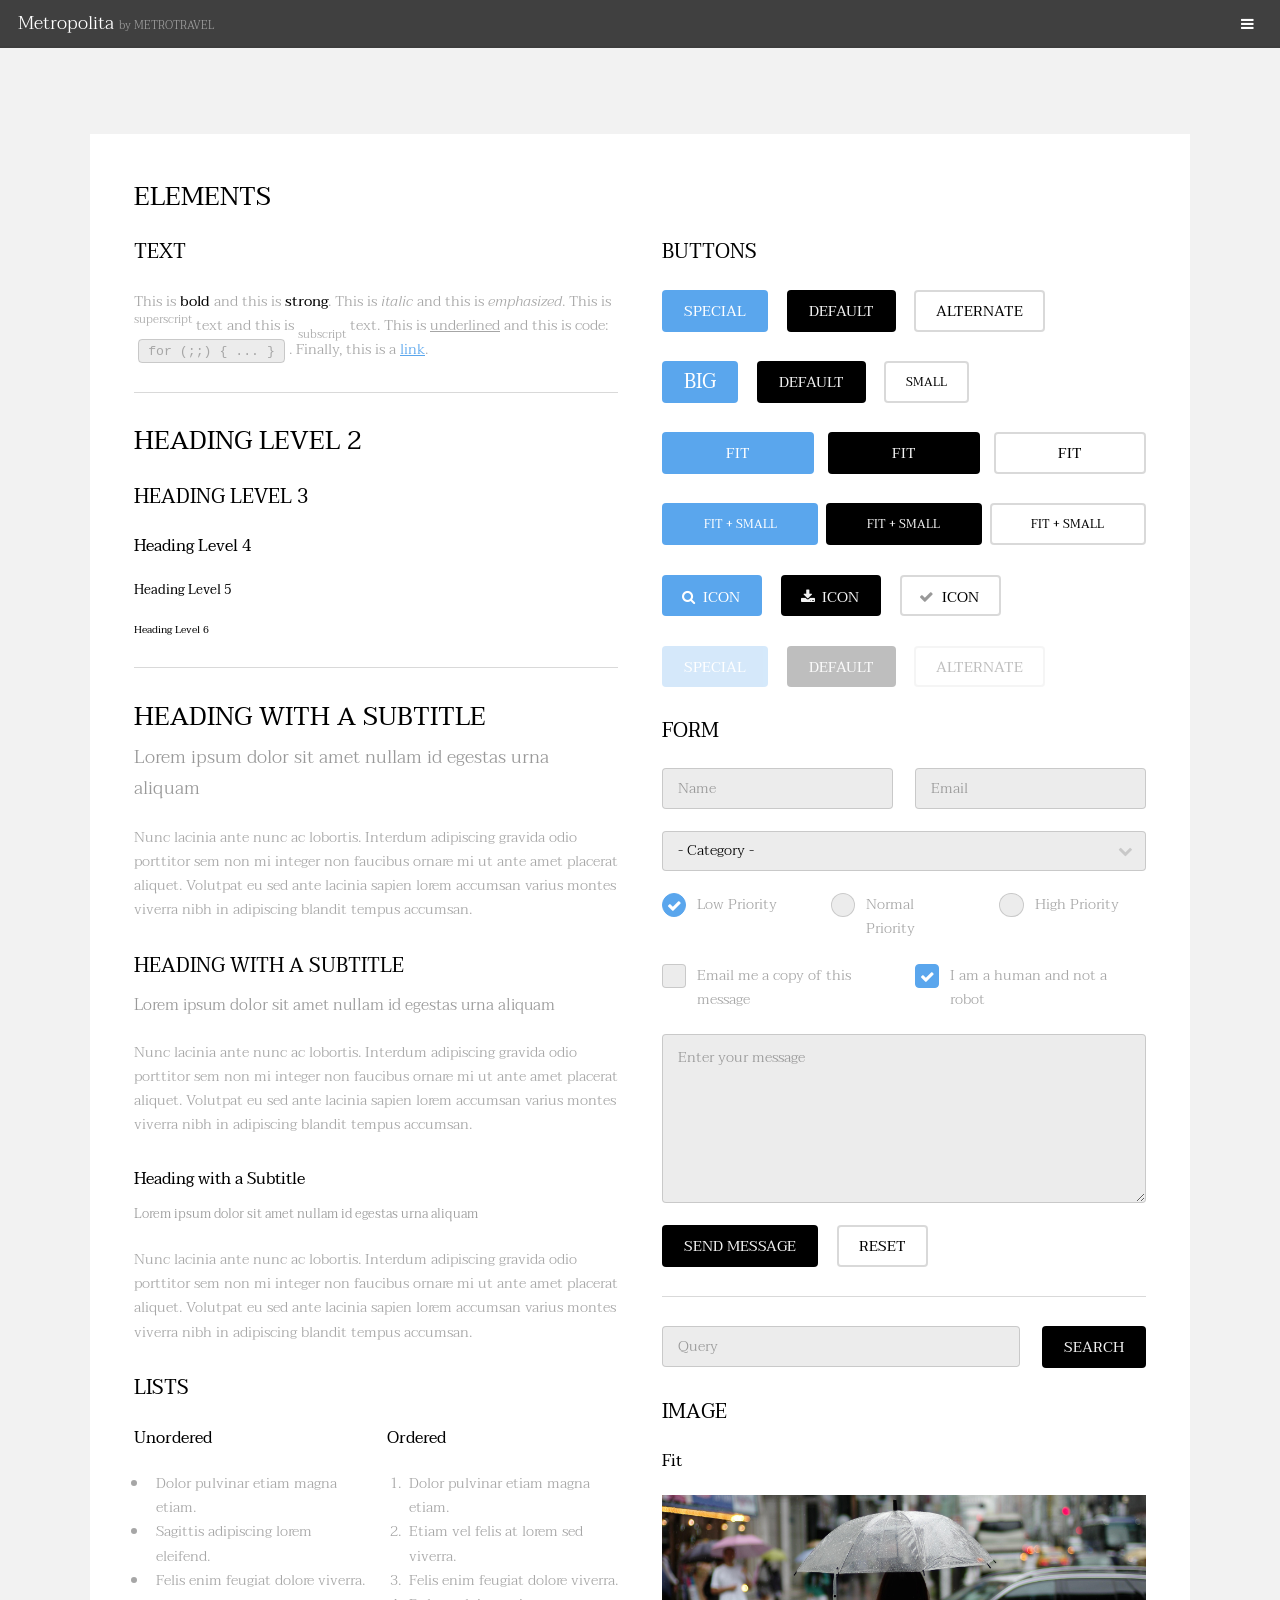
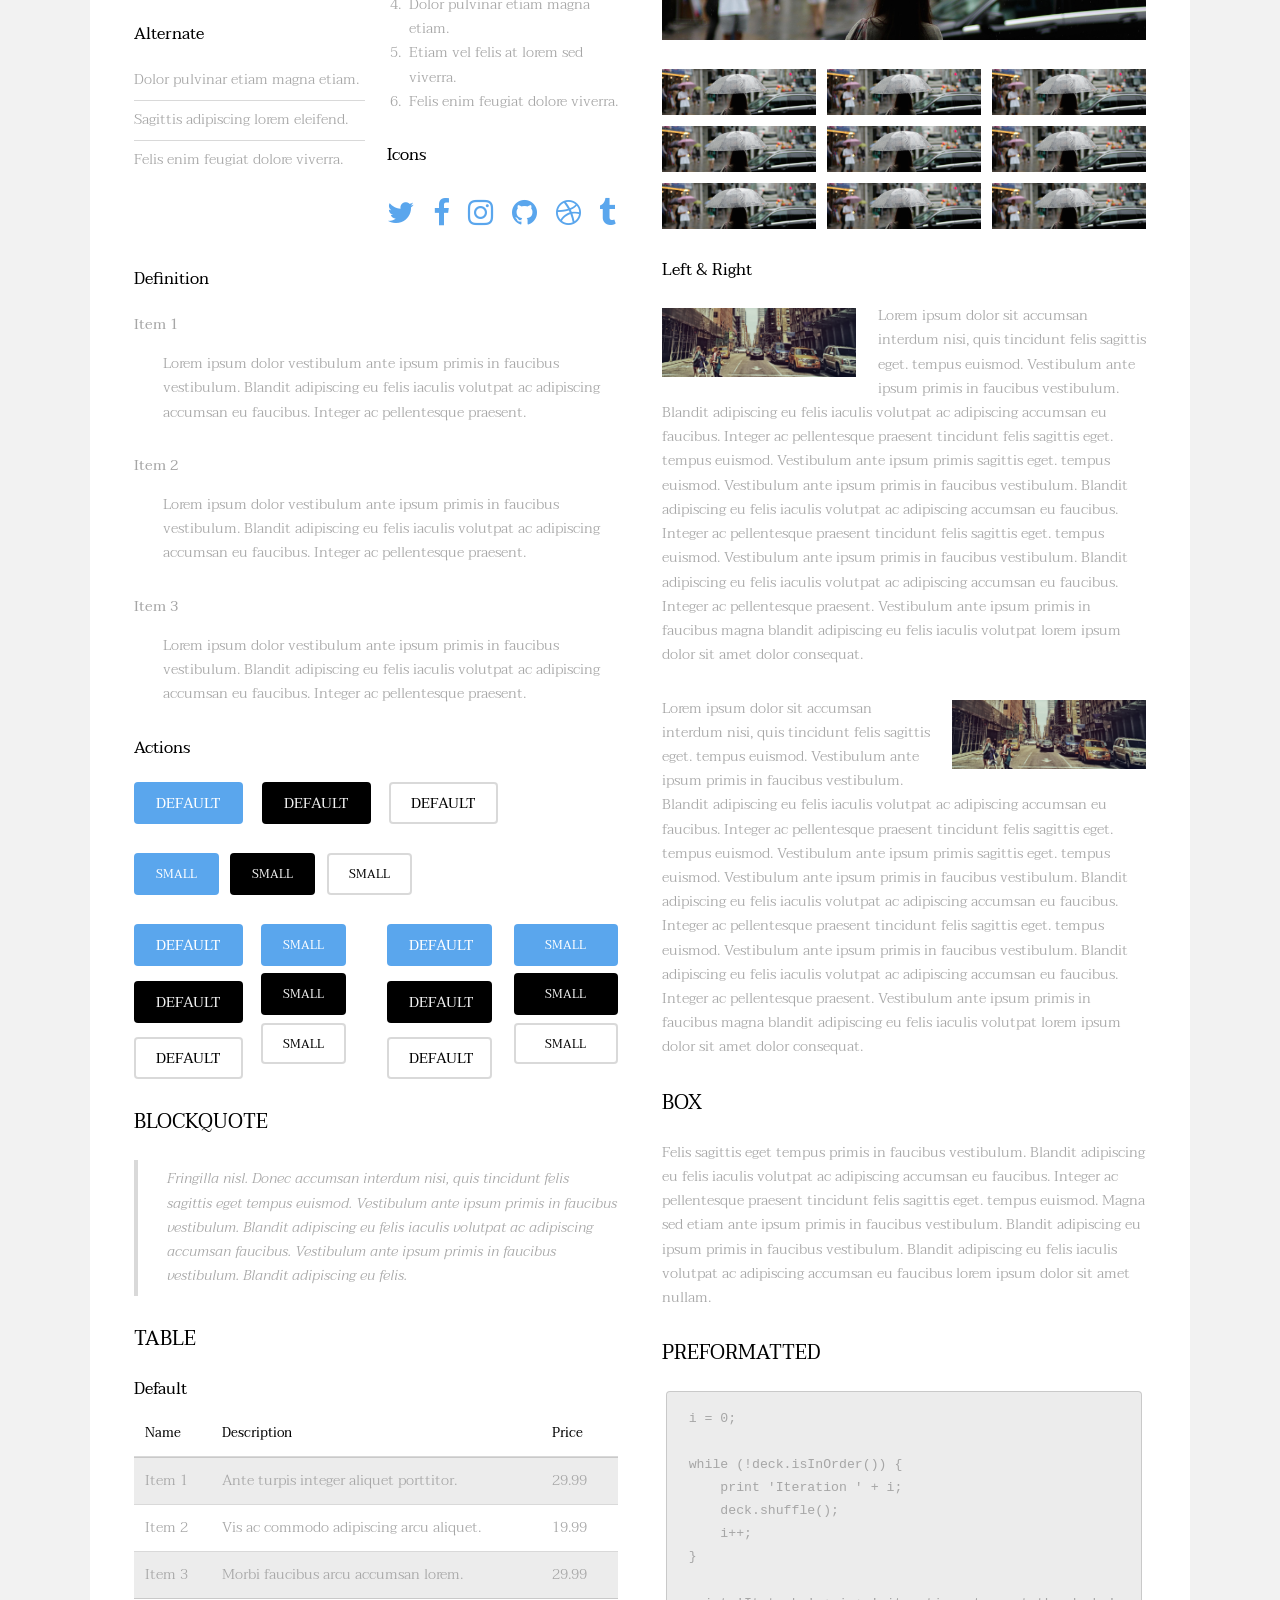
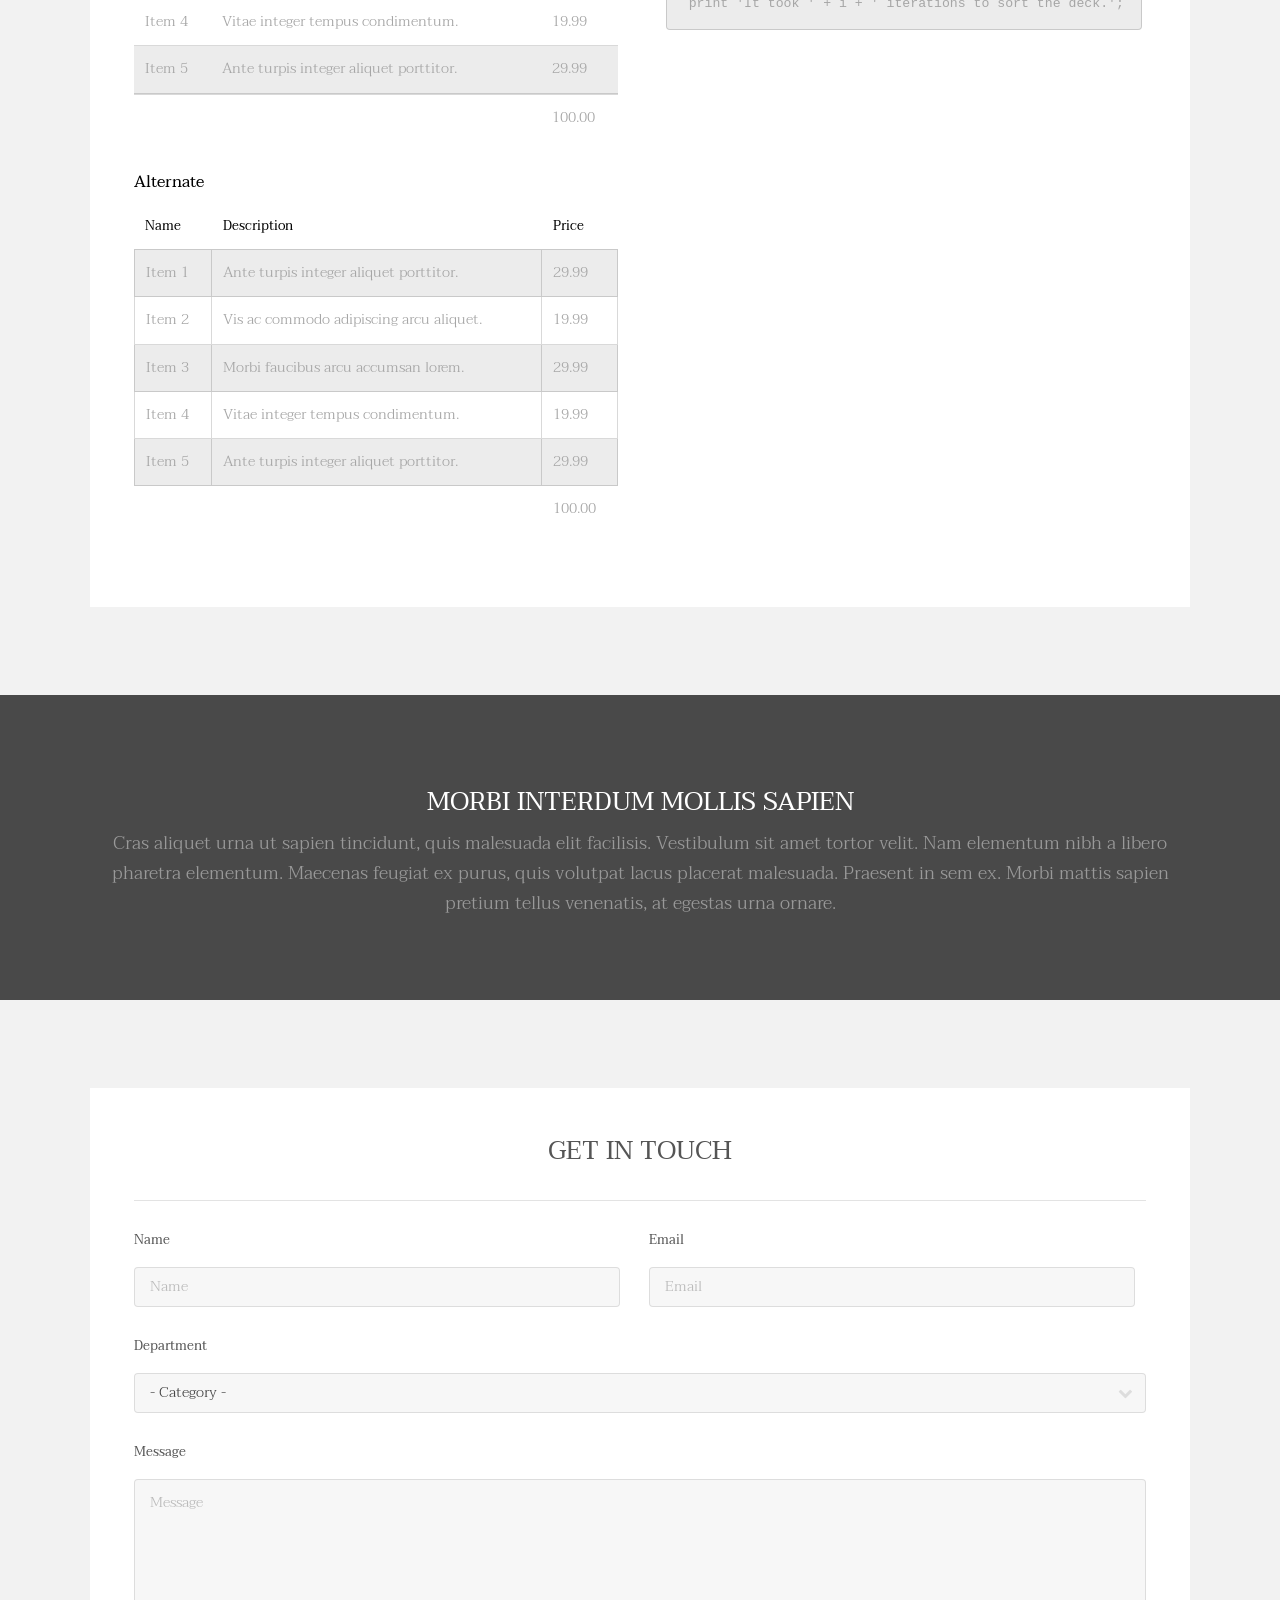
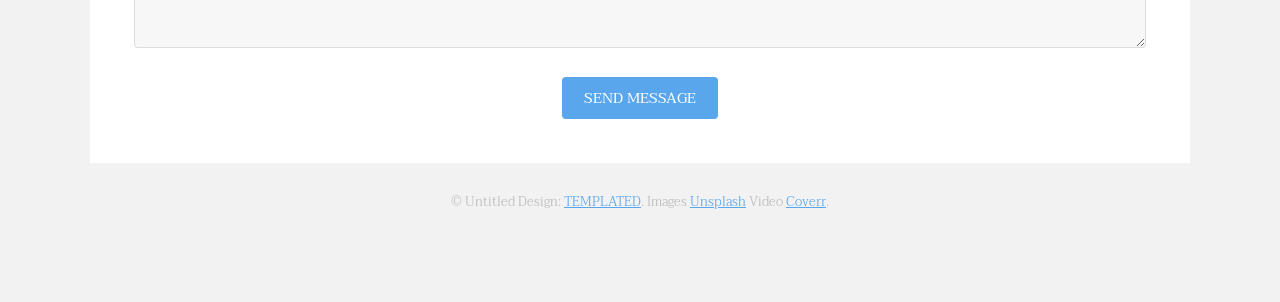
==== commit 0be2c03e: "Cambios en la portada por Naiara" ====
--- a/elements.html
+++ b/elements.html
@@ -6,7 +6,7 @@
 -->
 <html>
 	<head>
-		<title>Elements - Transitive by TEMPLATED</title>
+		<title>Metropolita by Naiara </title>
 		<meta charset="utf-8" />
 		<meta name="viewport" content="width=device-width, initial-scale=1" />
 		<link rel="stylesheet" href="assets/css/main.css" />
@@ -15,7 +15,7 @@
 
 		<!-- Header -->
 			<header id="header">
-				<div class="logo"><a href="index.html">Transitive <span>by TEMPLATED</span></a></div>
+				<div class="logo"><a href="index.html">Metropolita <span>by METROTRAVEL </span></a></div>
 				<a href="#menu" class="toggle"><span>Menu</span></a>
 			</header>
 
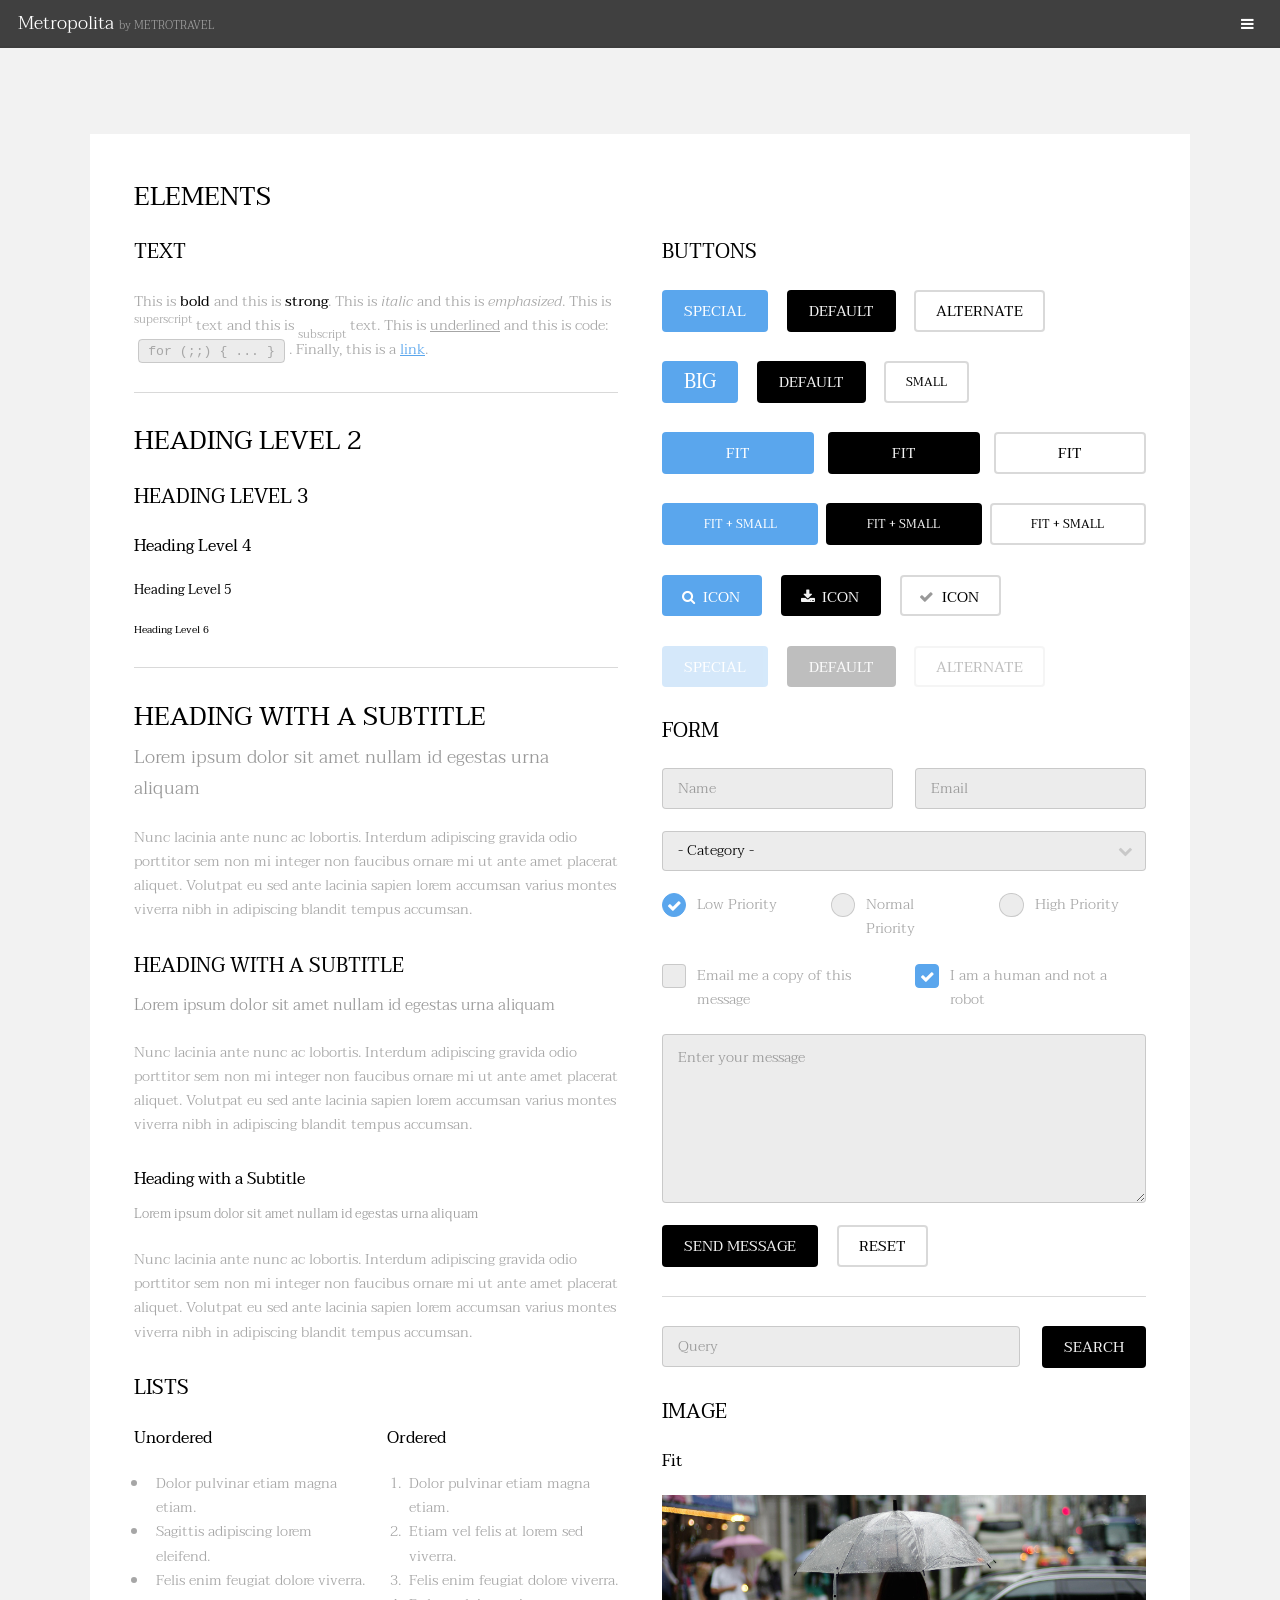
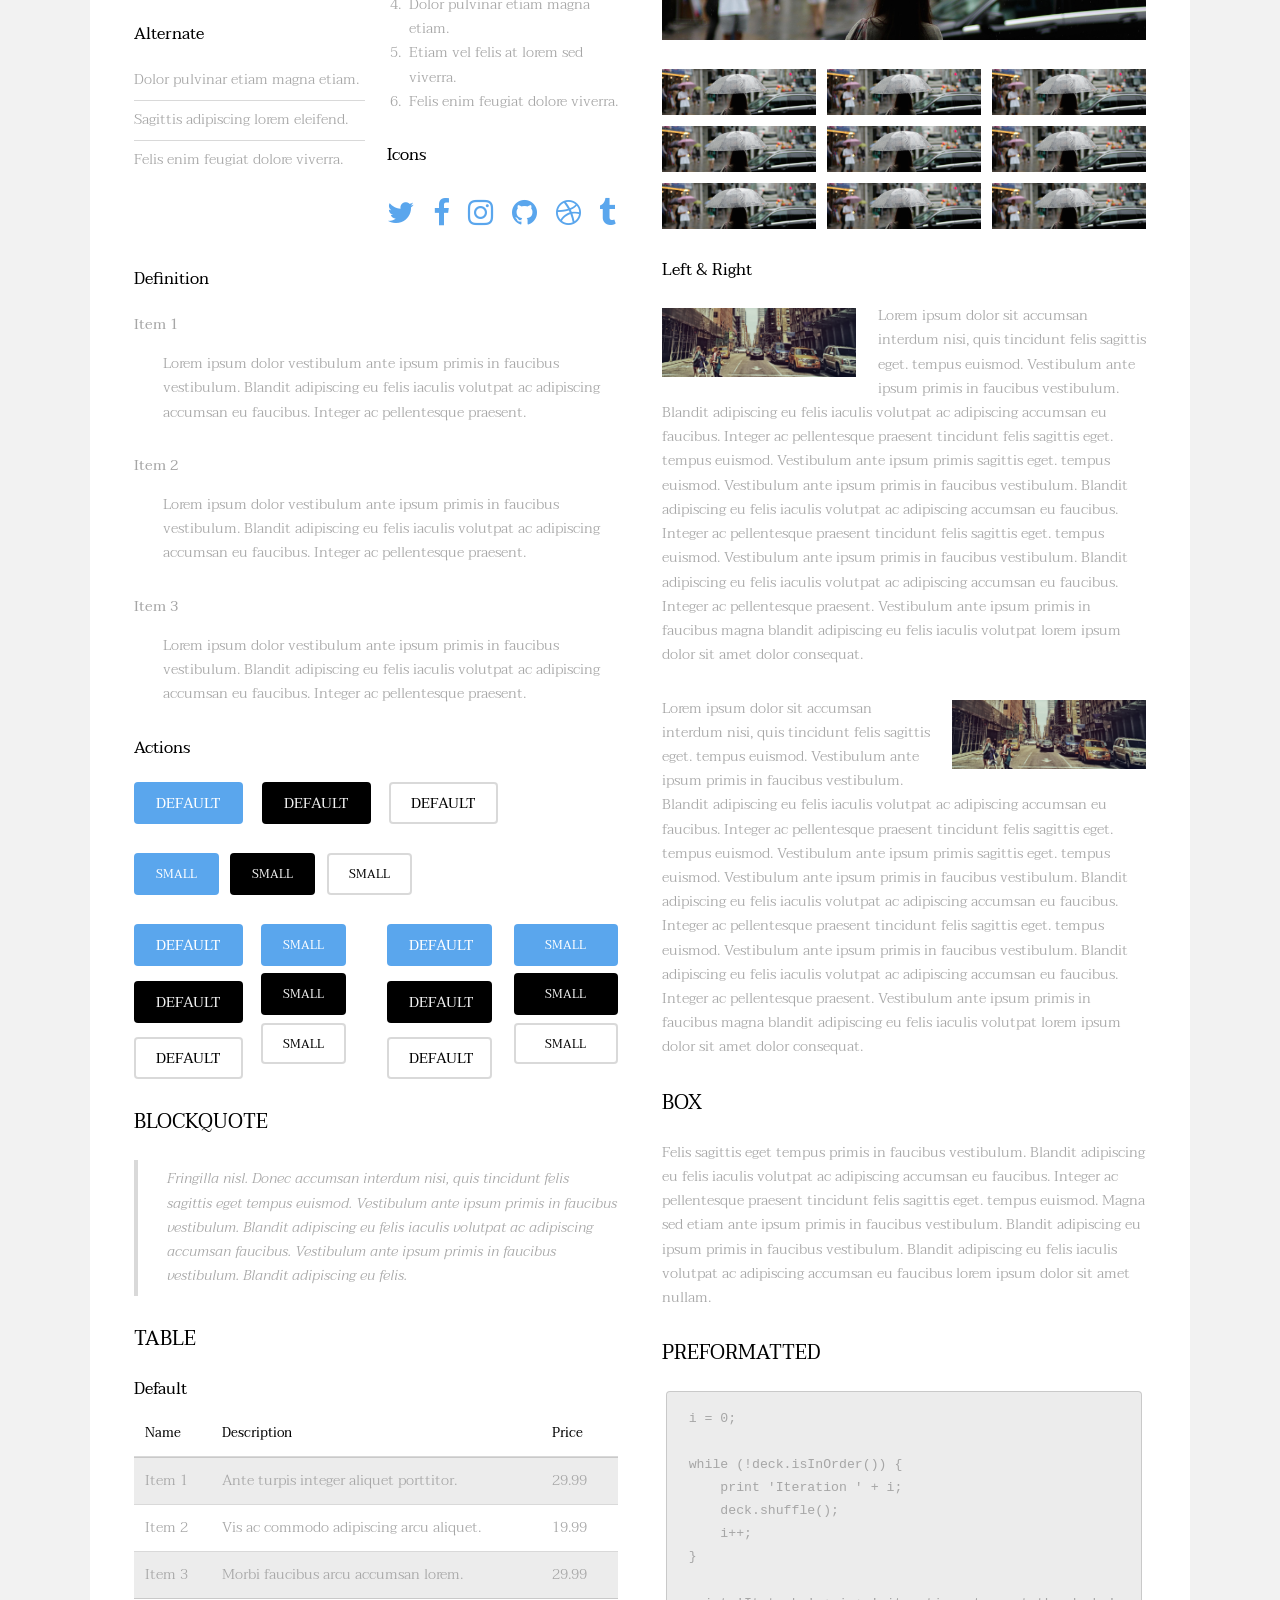
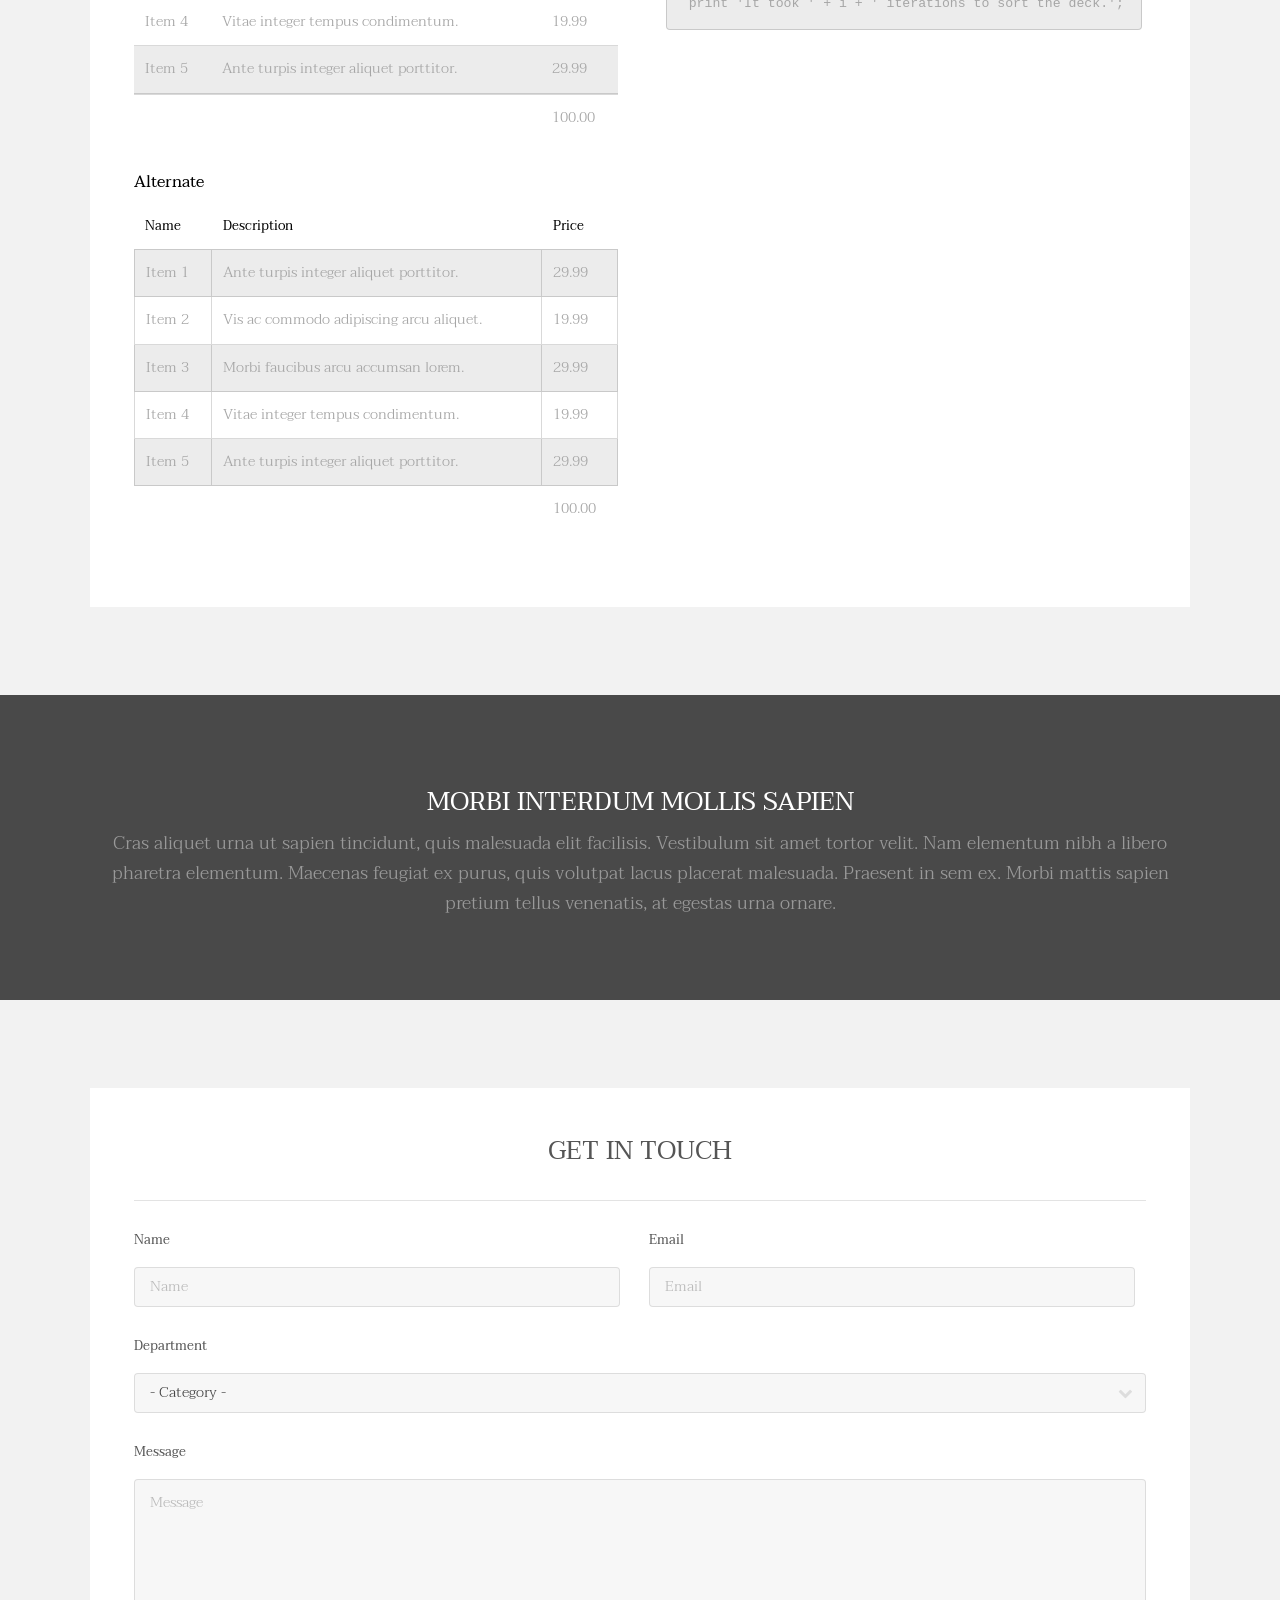
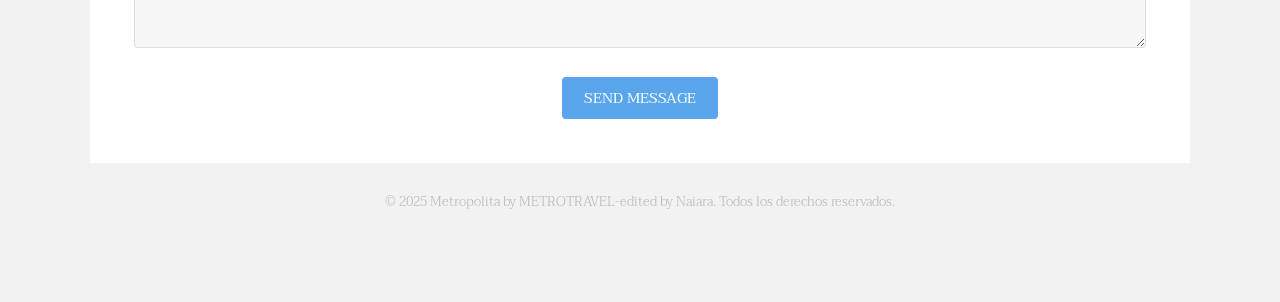
==== commit 2e09de8d: "Cambios en pie de página por Naiara" ====
--- a/elements.html
+++ b/elements.html
@@ -481,7 +481,7 @@
 						</div>
 					</section>
 					<div class="copyright">
-						&copy; Untitled Design: <a href="https://templated.co/">TEMPLATED</a>. Images <a href="https://unsplash.com/">Unsplash</a> Video <a href="http://coverr.co/">Coverr</a>.
+						&copy; 2025 Metropolita by METROTRAVEL-edited by Naiara. Todos los derechos reservados.
 					</div>
 				</div>
 			</footer>
